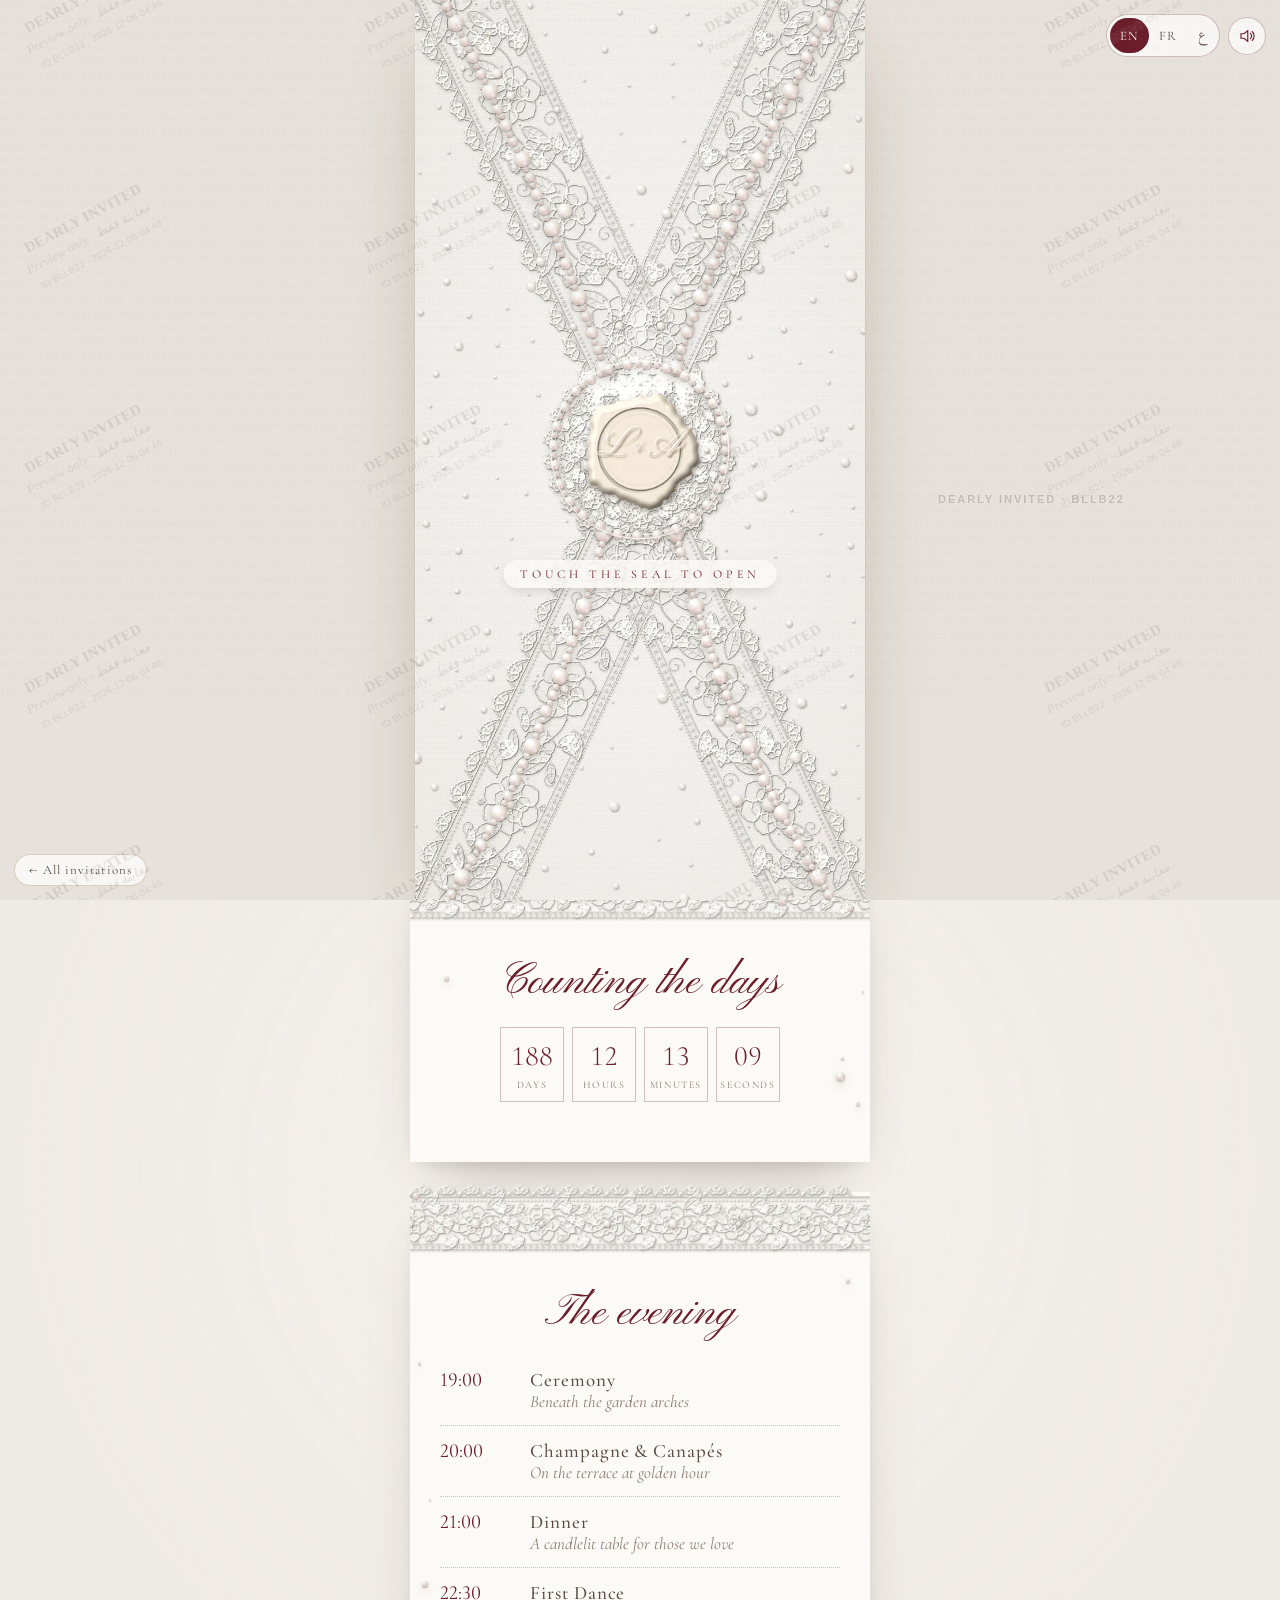
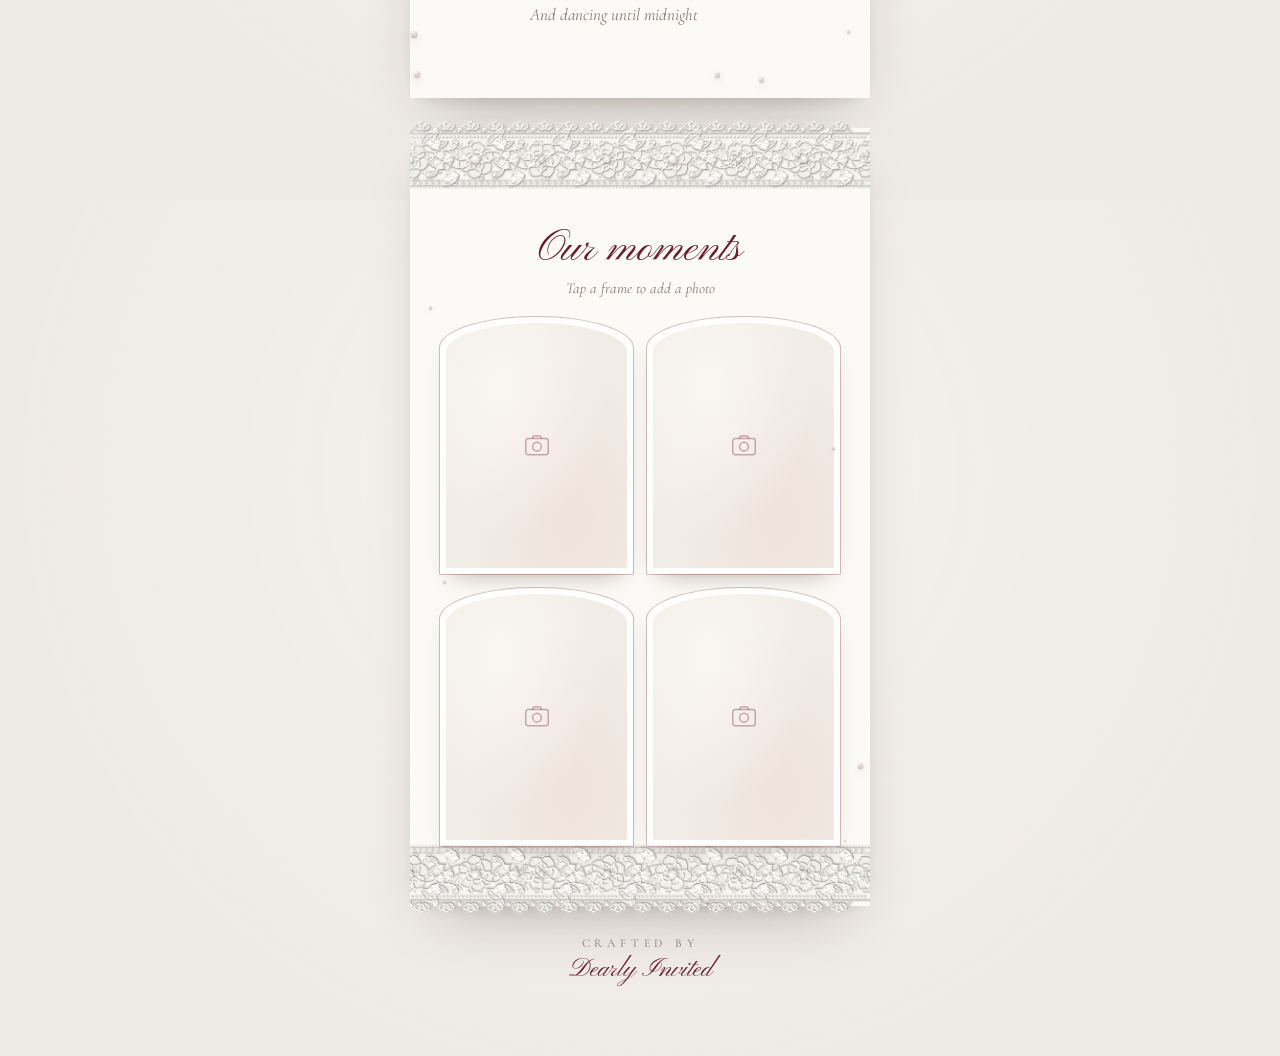
==== invitations/dentelle/index.html @ dc9eda23 "Add files via upload" ====
<!DOCTYPE html> <html lang="en"> <head> <meta charset="utf-8"> <meta name="viewport" content="width=device-width,initial-scale=1"> <title>Lace & Pearls — Wedding Invitation</title> <link rel="preconnect" href="https://fonts.googleapis.com"> <link rel="preconnect" href="https://fonts.gstatic.com" crossorigin> <link href="https://fonts.googleapis.com/css2?family=Pinyon+Script&family=Cormorant+Garamond:ital,wght@0,300;0,400;0,500;1,300;1,400&family=Aref+Ruqaa:wght@400;700&family=Amiri:ital,wght@0,400;0,700;1,400&display=swap" rel="stylesheet"> <link rel="preload" as="image" href="flap_top.webp"><link rel="preload" as="image" href="medal.webp"><link rel="preload" as="image" href="flap_bottom.webp"> <style>:root{--bg:#eeeae4;--paper:#fcfaf6;--ink:#5a4a42;--soft:#8a7a70;--wine:#6b1d2a;--line:rgba(107,29,42,.28);--script:'Pinyon Script',cursive;--serif:'Cormorant Garamond',serif}html[dir=rtl]{--script:'Aref Ruqaa',serif;--serif:'Amiri',serif}*{box-sizing:border-box;margin:0;padding:0}body{font-family:var(--serif);color:var(--ink);background:var(--bg);overflow-x:hidden;-webkit-font-smoothing:antialiased;background-image:radial-gradient(ellipse at 50% 30%,#f6f3ee 0,transparent 70%)}body.locked{overflow:hidden;height:100vh}.controls{position:fixed;top:14px;inset-inline-end:14px;z-index:60;display:flex;gap:8px;align-items:center}.lang{display:flex;background:rgba(255,255,255,.7);backdrop-filter:blur(6px);border:1px solid var(--line);border-radius:30px;padding:3px}.lang button{border:0;background:0 0;font-family:'Cormorant Garamond',serif;font-size:13px;letter-spacing:.12em;color:var(--ink);padding:5px 10px;border-radius:20px;cursor:pointer}.lang button[data-l=ar]{font-family:Amiri,serif;letter-spacing:0;font-size:14px}.lang button.on{background:var(--wine);color:#fff}.sound{width:38px;height:38px;border-radius:50%;border:1px solid var(--line);background:rgba(255,255,255,.7);backdrop-filter:blur(6px);cursor:pointer;display:grid;place-items:center;color:var(--wine)}.sound svg{width:18px;height:18px}#stage{position:fixed;inset:0;z-index:40;overflow:hidden;background:var(--bg);transition:opacity 1.4s ease,background-color 1.3s ease}#stage.open{background-color:transparent;transition:opacity 1.4s ease,background-color 1.3s ease 3.7s}#stage.gone{opacity:0;pointer-events:none}#env{position:absolute;left:50%;top:50%;width:max(100vw,50vh);height:max(200vw,100vh);transform:translate(-50%,-50%);perspective:2400px}@media (min-aspect-ratio:3/4){#env{width:50vh;height:100vh;box-shadow:0 0 0 1px rgba(0,0,0,.03),0 30px 80px -30px rgba(60,40,30,.35)}#stage{background:#e6e1da}}.base{position:absolute;inset:0;background:#f3f0eb;background-image:url("data:image/svg+xml;utf8,<svg xmlns='http://www.w3.org/2000/svg' width='240' height='240'><filter id='n'><feTurbulence type='fractalNoise' baseFrequency='.8' numOctaves='3' stitchTiles='stitch'/><feColorMatrix values='0 0 0 0 .4  0 0 0 0 .35  0 0 0 0 .3  0 0 0 .05 0'/></filter><rect width='100%' height='100%' filter='url(%23n)'/></svg>"),radial-gradient(ellipse at 50% 50%,#fbf9f6 0,#ece7e0 100%);transition:opacity 1.3s ease 3.7s}#stage.open .base{opacity:0}.flap{position:absolute;inset:0;background-size:100% 100%;background-repeat:no-repeat;backface-visibility:hidden;transition:transform 2.6s cubic-bezier(.45,.05,.25,1),opacity 1.1s ease;will-change:transform}.flap.top{background-image:url(flap_top.webp);transform-origin:50% 0;z-index:4}#stage.open .flap{opacity:0;transition:opacity 1.3s ease 3.7s}#stage.open #env{box-shadow:none;transition:box-shadow 1.3s ease 3.7s}#medal{position:absolute;left:26.92%;top:38.85%;width:46.15%;height:23.08%;z-index:5;background:url(medal.webp) center/100% 100% no-repeat;pointer-events:none;transition:transform 1.6s cubic-bezier(.55,0,.75,.4) 2.2s,opacity .5s ease 3.4s;will-change:transform}#stage.open #medal{transform:translateX(-140vw) rotate(-28deg);opacity:0}.flap.bottom{background-image:url(flap_bottom.webp);transform-origin:50% 100%;z-index:3}.flap.left{background-image:url(flap_left.webp);transform-origin:0 50%;z-index:2}.flap.right{background-image:url(flap_right.webp);transform-origin:100% 50%;z-index:1}#seal{position:absolute;left:50%;top:50%;width:min(31%,180px);aspect-ratio:1;transform:translate(-50%,-50%);z-index:10;border:0;background:url(seal.webp) center/contain no-repeat;cursor:pointer;transition:transform 1.8s cubic-bezier(.4,0,.2,1) 1.1s,opacity 1.2s ease 1.9s;display:grid;place-items:center;container-type:inline-size;-webkit-tap-highlight-color:transparent}#seal .mono{font-family:'Pinyon Script',cursive;font-size:30cqw;line-height:1;color:#e2d5c3;margin-top:-4cqw;text-shadow:-1px -1px 0 rgba(255,255,255,.95),1px 1.5px 1.5px rgba(90,65,45,.45),0 0 1px rgba(90,65,45,.2)}html[dir=rtl] #seal .mono{font-family:'Aref Ruqaa',serif;font-size:22cqw}#seal .mono span{font-size:.5em;margin:0 .06em;vertical-align:.25em}#seal:hover{transform:translate(-50%,-50%) scale(1.04)}#seal::after{content:"";position:absolute;inset:-14%;border-radius:50%;border:1px solid rgba(255,255,255,.9);animation:pulse 2.4s ease-out infinite}@keyframes pulse{0%{transform:scale(.8);opacity:.9}100%{transform:scale(1.25);opacity:0}}#stage.open #seal{transform:translate(calc(-50% - 140vw),-50%) rotate(-28deg);opacity:0;transition:transform 1.6s cubic-bezier(.55,0,.75,.4) 2.2s,opacity .5s ease 3.4s}#stage.open #seal::after{display:none}.hint{position:absolute;left:50%;top:calc(50% + min(19vw,110px));transform:translateX(-50%);z-index:10;white-space:nowrap;font-size:12px;letter-spacing:.34em;text-transform:uppercase;color:var(--wine);background:rgba(252,250,246,.85);padding:7px 16px;border-radius:20px;box-shadow:0 4px 14px -6px rgba(60,40,30,.3);animation:breathe 2.6s ease-in-out infinite;transition:opacity .5s}html[dir=rtl] .hint{letter-spacing:0;font-size:15px}#stage.open .hint{opacity:0;animation:none}@keyframes breathe{0%,100%{opacity:.6}50%{opacity:1}}#strand{position:absolute;inset:0;z-index:8;pointer-events:none}#rain{position:absolute;inset:0;z-index:9;pointer-events:none;overflow:hidden}.pearl.lite{will-change:auto;box-shadow:0 2px 3px rgba(80,50,40,.22);background:radial-gradient(circle at 34% 30%,#fff 0 10%,#fbf5ef 24%,#e9ddd1 58%,#c4b3a3 100%)}.pearl.lite::after,.pearl.lite::before{display:none}.pearl{position:absolute;border-radius:50%;will-change:transform;background:radial-gradient(ellipse 30% 22% at 31% 25%,#fff 0 40%,rgba(255,255,255,0) 100%),radial-gradient(circle at 70% 78%,rgba(255,255,255,.75) 0 6%,rgba(255,255,255,0) 15%),radial-gradient(circle at 60% 82%,rgba(255,222,232,.55) 0 12%,transparent 36%),radial-gradient(circle at 42% 38%,#fffefb 0,#f7f1e9 26%,#e6dccf 55%,#cbbcad 80%,#a39484 100%);box-shadow:0 1px 1.5px rgba(70,50,40,.35),0 4px 8px rgba(70,50,40,.16),inset -1px -2px 4px rgba(140,115,100,.3),inset 1px 1px 2px rgba(255,255,255,.9)}.pearl::after{content:"";position:absolute;inset:0;border-radius:50%;mix-blend-mode:soft-light;background:conic-gradient(from 200deg,rgba(255,200,220,0),rgba(255,200,220,.35),rgba(200,240,232,.3),rgba(230,215,255,.32),rgba(255,200,220,0))}.pearl.glint::before{content:"";position:absolute;left:18%;top:12%;width:34%;height:34%;z-index:2;background:radial-gradient(circle,#fff 0 18%,transparent 60%);animation:glint 4.5s ease-in-out infinite;animation-delay:var(--gd,0s)}@keyframes glint{0%,100%,82%{opacity:0;transform:scale(.6) rotate(0)}90%{opacity:1;transform:scale(1.7) rotate(45deg)}}.sprinkle{position:absolute;inset:0;pointer-events:none;z-index:2}#strand .thread{position:absolute;inset:0;width:100%;height:100%;transition:opacity .4s}#stage.open #strand .thread{opacity:0}main{position:relative;z-index:1;padding:64px 16px 70px;display:flex;flex-direction:column;align-items:center;gap:30px}.hero{position:relative;width:min(460px,94vw);aspect-ratio:900/1500;container-type:inline-size;background:var(--paper);border-radius:2px;box-shadow:0 40px 70px -30px rgba(60,40,30,.4),0 10px 24px -12px rgba(60,40,30,.25);opacity:0;transform:translateY(90px) scale(.82);transition:opacity 2.2s ease,transform 3s cubic-bezier(.2,.7,.2,1)}.revealed .hero{opacity:1;transform:none}.hero::before{content:"";position:absolute;inset:0;background-image:url("data:image/svg+xml;utf8,<svg xmlns='http://www.w3.org/2000/svg' width='200' height='200'><filter id='n'><feTurbulence type='fractalNoise' baseFrequency='.9' numOctaves='3' stitchTiles='stitch'/><feColorMatrix values='0 0 0 0 .4  0 0 0 0 .35  0 0 0 0 .3  0 0 0 .045 0'/></filter><rect width='100%' height='100%' filter='url(%23n)'/></svg>")}.hero .sheen,.panel .sheen{position:absolute;inset:0;overflow:hidden;pointer-events:none;z-index:4}.hero .sheen::before,.panel .sheen::before{content:"";position:absolute;top:-20%;bottom:-20%;width:55%;left:-70%;background:linear-gradient(105deg,transparent 0,rgba(255,255,255,0) 22%,rgba(255,255,255,.65) 44%,rgba(255,226,236,.42) 50%,rgba(222,244,238,.34) 56%,rgba(232,222,255,.22) 62%,transparent 80%);transform:skewX(-12deg);animation:sweep 7s ease-in-out infinite;animation-delay:var(--sd,1.5s)}@keyframes sweep{0%{left:-70%}100%,45%{left:130%}}.hero .lace{position:absolute;inset:0;background:url(frame.webp) center/100% 100% no-repeat;pointer-events:none}.hero .inner{position:absolute;left:28%;right:28%;top:25%;bottom:15%;z-index:3;display:flex;flex-direction:column;align-items:center;justify-content:center;text-align:center}.eyebrow{font-size:2.7cqw;letter-spacing:.24em;text-transform:uppercase;color:var(--soft);line-height:1.7}html[dir=rtl] .eyebrow{letter-spacing:0;font-size:4.2cqw}.names{font-family:var(--script);font-weight:400;color:var(--wine);font-size:11cqw;line-height:1.02;margin:3cqw 0 2cqw}html[dir=rtl] .names{font-size:9cqw;line-height:1.45}.names .amp{display:block;font-size:.5em;color:var(--soft);margin:-.1em 0}.lead{font-size:3.5cqw;font-style:italic;color:var(--ink);line-height:1.45}html[dir=rtl] .lead{font-style:normal;font-size:4cqw}.rule{width:28cqw;height:1px;background:linear-gradient(90deg,transparent,var(--line),transparent);margin:4cqw auto;position:relative}.rule::after{content:"";position:absolute;left:50%;top:50%;width:2.2cqw;height:2.2cqw;transform:translate(-50%,-50%);border-radius:50%;background:radial-gradient(circle at 38% 32%,#fff 0 18%,#efe8df 45%,#cdbfb1 85%);box-shadow:0 1px 2px rgba(60,40,30,.35)}.when{font-size:3.9cqw;letter-spacing:.1em;text-transform:uppercase;color:var(--wine);line-height:1.4}html[dir=rtl] .when{letter-spacing:0;font-size:5cqw}.when small{display:block;font-size:2.6cqw;letter-spacing:.18em;color:var(--soft);margin-top:1cqw}html[dir=rtl] .when small{letter-spacing:0;font-size:4cqw}.where{font-size:3.8cqw;line-height:1.45}.where em{color:var(--soft);font-size:.9em}.panel{position:relative;width:min(460px,94vw);background:var(--paper);padding:96px 30px 60px;text-align:center;box-shadow:0 30px 60px -30px rgba(60,40,30,.35),0 8px 20px -12px rgba(60,40,30,.2)}.panel .strip{position:absolute;left:0;right:0;aspect-ratio:1200/205;background:url(strip.webp) center/100% 100% no-repeat;pointer-events:none;z-index:1}.panel .strip.t{top:-16px}.panel .strip.b{bottom:-16px;transform:scaleY(-1)}h2{font-family:var(--script);font-weight:400;font-size:44px;color:var(--wine);line-height:1.2}html[dir=rtl] h2{font-size:34px;line-height:1.8}.count{display:flex;justify-content:center;gap:8px;margin-top:18px;flex-wrap:wrap}.count div{width:64px;padding:11px 0 8px;border:1px solid var(--line)}.count b{display:block;font-size:28px;font-weight:300;color:var(--wine);font-variant-numeric:lining-nums tabular-nums}.count span{font-size:10px;letter-spacing:.16em;text-transform:uppercase;color:var(--soft)}html[dir=rtl] .count span{letter-spacing:0;font-size:14px}.sched{list-style:none;margin-top:14px;text-align:start}.sched li{display:grid;grid-template-columns:78px 1fr;gap:12px;padding:13px 0;border-bottom:1px dotted var(--line);align-items:baseline}.sched li:last-child{border-bottom:0}.sched time{font-size:20px;color:var(--wine);font-variant-numeric:lining-nums}.sched strong{display:block;font-weight:500;font-size:19px;letter-spacing:.05em}.sched p{font-style:italic;color:var(--soft);font-size:17px}html[dir=rtl] .sched p{font-style:normal}form{margin-top:14px;display:grid;gap:14px;text-align:start}label{font-size:12px;letter-spacing:.26em;text-transform:uppercase;color:var(--soft)}html[dir=rtl] label{letter-spacing:0;font-size:15px}input,select{width:100%;margin-top:6px;font-family:var(--serif);font-size:19px;color:var(--ink);background:0 0;border:0;border-bottom:1px solid var(--line);padding:8px 2px;outline:0;border-radius:0;-webkit-appearance:none;appearance:none}input:focus,select:focus{border-bottom-color:var(--wine)}.choice{display:flex;gap:10px;margin-top:8px}.choice button{flex:1;font-family:var(--serif);font-size:17px;padding:11px 8px;border:1px solid var(--line);background:0 0;color:var(--ink);cursor:pointer;transition:.3s}.choice button.on{background:var(--wine);color:#fff;border-color:var(--wine)}.send{margin-top:8px;justify-self:center;font-family:var(--serif);font-size:14px;letter-spacing:.32em;text-transform:uppercase;padding:14px 40px;border:0;background:var(--wine);color:#fff;cursor:pointer}html[dir=rtl] .send{letter-spacing:0;font-size:18px}.thanks{display:none;margin-top:16px;font-size:21px;font-style:italic;color:var(--ink);line-height:1.5}.thanks.show{display:block;animation:fade 1s ease}@keyframes fade{from{opacity:0;transform:translateY(8px)}}h2+.galnote{margin-top:2px}.galnote{font-size:15px;font-style:italic;color:var(--soft)}html[dir=rtl] .galnote{font-style:normal}.gallery{display:grid;grid-template-columns:1fr 1fr;gap:14px;margin-top:20px}.gallery.three .ph:first-child{grid-column:1/3;aspect-ratio:4/3}.ph{position:relative;aspect-ratio:3/4;border:0;padding:6px;background:#fff;cursor:pointer;border-radius:999px 999px 6px 6px/320px 320px 6px 6px;box-shadow:0 0 0 1px var(--line),0 12px 24px -14px rgba(60,40,30,.45)}.gallery.three .ph:first-child{border-radius:6px}.ph .img{position:absolute;inset:6px;border-radius:inherit;overflow:hidden;background-size:cover;background-position:center;background-color:#f1ece6;background-image:radial-gradient(ellipse at 30% 25%,#faf6f1,transparent 60%),radial-gradient(ellipse at 70% 80%,#efe2dc,transparent 60%);display:grid;place-items:center}.ph .img svg{width:30px;height:30px;color:rgba(107,29,42,.35)}.ph.has .img svg{display:none}.ph .cp{position:absolute;width:12px;height:12px;z-index:2}.lightbox{position:fixed;inset:0;z-index:80;background:rgba(40,28,24,.82);display:none;place-items:center;padding:24px}.lightbox.on{display:grid;animation:fade .5s ease}.lightbox img{max-width:100%;max-height:86vh;border:6px solid #fff;box-shadow:0 30px 60px rgba(0,0,0,.4)}footer{font-size:12px;letter-spacing:.4em;text-transform:uppercase;color:var(--soft);text-align:center}footer b{font-family:'Pinyon Script',cursive;font-weight:400;font-size:26px;letter-spacing:0;text-transform:none;color:var(--wine);display:block;margin-top:4px}.reveal{opacity:0;transform:translateY(30px);transition:opacity 1.2s ease,transform 1.2s ease}.reveal.in{opacity:1;transform:none}#floaters{position:fixed;inset:0;pointer-events:none;z-index:0;overflow:hidden}.float{position:absolute;bottom:-20px;border-radius:50%;animation:rise linear infinite;opacity:0;background:radial-gradient(circle at 36% 30%,#fff 0 16%,#f3ede5 40%,#d6cabd 80%,#bfb1a3);box-shadow:0 2px 3px rgba(60,40,30,.25)}@keyframes rise{0%{transform:translateY(0);opacity:0}10%{opacity:.85}90%{opacity:.6}100%{transform:translateY(-110vh) translateX(var(--dx));opacity:0}}@media (prefers-reduced-motion:reduce){*{animation:none!important;transition-duration:.01s!important}}</style> <meta name="copyright" content="© Dearly Invited. All rights reserved."> <script src="../../assets/protect.js" defer="defer"></script> </head> <body class="locked"> <div class="controls"> <div class="lang" role="group" aria-label="Language"><button data-l="en" class="on">EN</button><button data-l="fr">FR</button><button data-l="ar">ع</button></div> <button class="sound" id="sound" aria-label="Music"> <svg id="icoOn" viewBox="0 0 24 24" fill="none" stroke="currentColor" stroke-width="1.5" stroke-linecap="round"><path d="M4 9h4l5-4v14l-5-4H4z"/><path d="M16.5 8.5a5 5 0 0 1 0 7M19 6a8.5 8.5 0 0 1 0 12"/></svg> <svg id="icoOff" viewBox="0 0 24 24" fill="none" stroke="currentColor" stroke-width="1.5" stroke-linecap="round" style="display:none"><path d="M4 9h4l5-4v14l-5-4H4z"/><path d="M17 9l5 6M22 9l-5 6"/></svg> </button> </div> <div id="floaters"></div> <div id="stage"> <div id="env"> <div class="base"></div> <div class="flap right"></div><div class="flap left"></div><div class="flap bottom"></div><div class="flap top"></div><div id="medal"></div> <div id="strand"></div><div id="rain"></div> <button id="seal" aria-label="Open invitation"><span class="mono" id="sealMono">L<span>&amp;</span>A</span></button> <div class="hint" data-i="tap">Touch the seal to open</div> </div> </div> <main> <section class="hero"> <div class="lace"></div> <div class="inner"> <p class="eyebrow" data-i="families">Together with their families</p> <h1 class="names"><span data-i="bride">Layla</span><span class="amp">&amp;</span><span data-i="groom">Adam</span></h1> <p class="lead" data-i="request">request the pleasure of your company at the celebration of their marriage</p> <div class="rule"></div> <p class="when"><span id="dateLine">Saturday, 12 June 2027</span><small data-i="time">at seven o'clock in the evening</small></p> <div class="rule"></div> <p class="where"><span data-i="venue">The Orangery Garden</span><br><em data-i="city">Cairo, Egypt</em></p> </div> </section> <section class="panel reveal"> <div class="strip t"></div> <h2 data-i="countTitle">Counting the days</h2> <div class="count"> <div><b id="cd-d">0</b><span data-i="days">Days</span></div> <div><b id="cd-h">0</b><span data-i="hours">Hours</span></div> <div><b id="cd-m">0</b><span data-i="mins">Minutes</span></div> <div><b id="cd-s">0</b><span data-i="secs">Seconds</span></div> </div> </section> <section class="panel reveal"> <div class="strip t"></div> <h2 data-i="progTitle">The evening</h2> <ul class="sched"> <li><time>19:00</time><div><strong data-i="p1">Ceremony</strong><p data-i="p1d">Beneath the garden arches</p></div></li> <li><time>20:00</time><div><strong data-i="p2">Champagne & Canapés</strong><p data-i="p2d">On the terrace at golden hour</p></div></li> <li><time>21:00</time><div><strong data-i="p3">Dinner</strong><p data-i="p3d">A candlelit table for those we love</p></div></li> <li><time>22:30</time><div><strong data-i="p4">First Dance</strong><p data-i="p4d">And dancing until midnight</p></div></li> </ul> </section> <section class="panel reveal" id="gallerySec"> <div class="strip t"></div><div class="strip b"></div> <h2 data-i="galTitle">Our moments</h2> <p class="galnote" data-i="galNote">Tap a frame to add a photo</p> <div class="gallery" id="gallery"></div> <input type="file" id="gfile" accept="image/*" hidden> </section> <footer class="reveal"><span data-i="made">Crafted by</span><b>Dearly Invited</b></footer> </main> <div class="lightbox" id="lightbox"><img id="lbImg" alt=""></div> <script>const T={en:{tap:"Touch the seal to open",families:"Together with their families",bride:"Layla",groom:"Adam",request:"request the pleasure of your company at the celebration of their marriage",time:"at seven o'clock in the evening",venue:"The Orangery Garden",city:"Cairo, Egypt",countTitle:"Counting the days",days:"Days",hours:"Hours",mins:"Minutes",secs:"Seconds",progTitle:"The evening",p1:"Ceremony",p1d:"Beneath the garden arches",p2:"Champagne & Canapés",p2d:"On the terrace at golden hour",p3:"Dinner",p3d:"A candlelit table for those we love",p4:"First Dance",p4d:"And dancing until midnight",galTitle:"Our moments",galNote:"Tap a frame to add a photo",made:"Crafted by",mono:["L","A"],locale:"en-GB"},fr:{tap:"Touchez le sceau pour ouvrir",families:"Avec leurs familles",bride:"Layla",groom:"Adam",request:"ont l'honneur de vous convier à la célébration de leur mariage",time:"à dix-neuf heures",venue:"Le Jardin de l'Orangerie",city:"Le Caire, Égypte",countTitle:"Le compte à rebours",days:"Jours",hours:"Heures",mins:"Minutes",secs:"Secondes",progTitle:"La soirée",p1:"Cérémonie",p1d:"Sous les arches du jardin",p2:"Champagne & Canapés",p2d:"Sur la terrasse, à l'heure dorée",p3:"Dîner",p3d:"Une table aux chandelles pour ceux que nous aimons",p4:"Première Danse",p4d:"Et l'on danse jusqu'à minuit",galTitle:"Nos moments",galNote:"Touchez un cadre pour ajouter une photo",made:"Créé par",mono:["L","A"],locale:"fr-FR"},ar:{tap:"المس الختم لفتح الدعوة",families:"بحضور عائلتيهما",bride:"ليلى",groom:"آدم",request:"يتشرفان بدعوتكم لمشاركتهما فرحة زفافهما",time:"في تمام الساعة السابعة مساءً",venue:"حديقة الأورانجيري",city:"القاهرة، مصر",countTitle:"الأيام المتبقية",days:"يوم",hours:"ساعة",mins:"دقيقة",secs:"ثانية",progTitle:"برنامج السهرة",p1:"مراسم الزفاف",p1d:"تحت أقواس الحديقة",p2:"استقبال الضيوف",p2d:"على التراس وقت الغروب",p3:"العشاء",p3d:"مائدة على ضوء الشموع لمن نحب",p4:"الرقصة الأولى",p4d:"والرقص حتى منتصف الليل",galTitle:"لحظاتنا",galNote:"المس الإطار لإضافة صورة",made:"تصميم",mono:["ل","آ"],locale:"ar-EG"}},WEDDING=new Date("2027-06-12T19:00:00+02:00");let lang="en";function setLang(e){lang=e;const t=T[e];document.documentElement.lang=e,document.documentElement.dir="ar"===e?"rtl":"ltr",document.querySelectorAll("[data-i]").forEach(e=>{null!=t[e.dataset.i]&&(e.textContent=t[e.dataset.i])}),document.querySelectorAll(".lang button").forEach(t=>t.classList.toggle("on",t.dataset.l===e)),document.getElementById("sealMono").innerHTML=`${t.mono[0]}<span>&amp;</span>${t.mono[1]}`,document.getElementById("dateLine").textContent=WEDDING.toLocaleDateString(t.locale,{weekday:"long",day:"numeric",month:"long",year:"numeric",timeZone:"Africa/Cairo",numberingSystem:"latn"})}document.querySelectorAll(".lang button").forEach(e=>e.onclick=()=>setLang(e.dataset.l)),function(){const e=document.getElementById("floaters");for(let t=0;t<16;t++){const t=document.createElement("span");t.className="float";const n=4+8*Math.random();t.style.cssText=`width:${n}px;height:${n}px;left:${100*Math.random()}%;--dx:${80*Math.random()-40}px;animation-duration:${16+18*Math.random()}s;animation-delay:${30*-Math.random()}s`,e.appendChild(t)}}();let ctx,master,delay,muted=!1,playing=!1,nextT=0,step=0;const chords=[[50,57,62,66],[45,52,57,61],[47,54,59,62],[42,49,54,57],[43,50,55,59],[38,45,50,54],[43,50,55,59],[45,52,57,61]],melody=[78,76,74,73,71,69,71,73],hz=e=>440*Math.pow(2,(e-69)/12);function note(e,t,n,a=2.4){const o=ctx.createOscillator(),r=ctx.createOscillator(),s=ctx.createGain(),c=ctx.createGain();o.frequency.value=hz(e),r.frequency.value=4.02*hz(e),c.gain.value=.12,r.connect(c).connect(s),o.connect(s),s.gain.setValueAtTime(0,t),s.gain.linearRampToValueAtTime(n,t+.006),s.gain.exponentialRampToValueAtTime(5e-4,t+a),s.connect(master),s.connect(delay),o.start(t),r.start(t),o.stop(t+a+.1),r.stop(t+a+.1)}function startMusic(){if(!ctx){ctx=new(window.AudioContext||window.webkitAudioContext),master=ctx.createGain(),master.gain.value=muted?0:.5,master.connect(ctx.destination),delay=ctx.createDelay(),delay.delayTime.value=.33;const e=ctx.createGain();e.gain.value=.32;const t=ctx.createGain();t.gain.value=.35;const n=ctx.createBiquadFilter();n.type="lowpass",n.frequency.value=2600,delay.connect(n).connect(e).connect(delay),n.connect(t).connect(master)}ctx.resume&&ctx.resume(),playing||(playing=!0,nextT=ctx.currentTime+.1,setInterval(()=>{for(;nextT<ctx.currentTime+1.2;){const e=Math.floor(step/8)%8,t=step%8,n=chords[e];note(n[[0,1,2,3,2,1,2,3][t]]+12,nextT,.085),0===t&&note(n[0],nextT,.07,3.4),step>=64&&(0===t||4===t)&&note(melody[e]-(4===t?2:0),nextT,.06,2.8),nextT+=.42,step++,step>=128&&(step=64)}},200))}function setMuted(e){muted=e,master&&master.gain.setTargetAtTime(e?0:.5,ctx.currentTime,.15),document.getElementById("icoOn").style.display=e?"none":"",document.getElementById("icoOff").style.display=e?"":"none"}document.getElementById("sound").onclick=()=>{if(playing)setMuted(!muted);else{setMuted(!1);try{startMusic()}catch(e){}}};let strand=[];function buildStrand(){const e=document.getElementById("strand");e.innerHTML="",strand=[];const t=document.getElementById("env").getBoundingClientRect(),n=document.getElementById("seal").getBoundingClientRect(),a=n.left+n.width/2-t.left,o=n.top+n.height/2-t.top,r=.62*n.width,s=t.width,c=t.height,l=Math.max(11,Math.min(16,.03*s)),i=.72*l;let d="";const m=(t,n,a)=>{const o=document.createElement("span");o.className="pearl"+(Math.random()<.12?" glint":""),o.style.setProperty("--gd",4*Math.random()+"s"),o.style.cssText+=`;width:${a}px;height:${a}px;left:${t-a/2}px;top:${n-a/2}px`,e.appendChild(o),strand.push({el:o,x:t,y:n})};[[.04*s,-20],[.96*s,-20],[.04*s,c+20],[.96*s,c+20]].forEach(([e,t],n)=>{const i=Math.atan2(t-o,e-a),u=a+Math.cos(i)*r,h=o+Math.sin(i)*r,p=(u+e)/2+(n%2?-1:1)*s*.07,g=(h+t)/2+.03*c;d+=`M${u},${h} Q${p},${g} ${e},${t} `;const f=[1.15,.42,.72,.42,.9,.42,.72,.42],y=n=>[(1-n)**2*u+2*(1-n)*n*p+n*n*e,(1-n)**2*h+2*(1-n)*n*g+n*n*t];let x=0,M=0,$=null,T=0;for(;x<1;){const e=l*f[M%f.length];if($){const t=(T+e)/2*1.02;let n=x;for(;n<1;){n+=.002;const e=y(n);if(Math.hypot(e[0]-$[0],e[1]-$[1])>=t)break}x=n}else x=.01;if(x>=1)break;const t=y(x);m(t[0],t[1],e),$=t,T=e,M++}});const u=Math.floor(2*Math.PI*r/(1*i));for(let e=0;e<u;e++){const t=e/u*2*Math.PI;m(a+Math.cos(t)*r,o+Math.sin(t)*r,i*(e%2?.6:1.05))}d+=`M${a+r},${o} A${r},${r} 0 1 1 ${a-r},${o} A${r},${r} 0 1 1 ${a+r},${o}`,e.insertAdjacentHTML("afterbegin",`<svg class="thread"><path d="${d}" fill="none" stroke="rgba(150,130,115,.45)" stroke-width=".8"/></svg>`)}function tickSound(e,t){if(!ctx||muted)return;const n=ctx.createOscillator(),a=ctx.createGain();n.type="sine",n.frequency.setValueAtTime(2400+1800*Math.random(),e),a.gain.setValueAtTime(0,e),a.gain.linearRampToValueAtTime(t,e+.002),a.gain.exponentialRampToValueAtTime(1e-4,e+.09),n.connect(a).connect(master),n.start(e),n.stop(e+.1)}function dropPearls(){const e=document.getElementById("env").getBoundingClientRect(),t=document.getElementById("seal").getBoundingClientRect(),n=t.left+t.width/2-e.left,a=t.top+t.height/2-e.top,o=Math.min(e.height,innerHeight-e.top)+40;strand.forEach(({el:e,x:t,y:r},s)=>{const c=1.1*Math.hypot(t-n,r-a)+120*Math.random(),l=.15*(t-n)+120*(Math.random()-.5),i=o-r,d=1500+700*Math.random();e.animate([{transform:"translate(0,0) rotate(0)"},{transform:`translate(${.25*l}px,${-14-26*Math.random()}px)`,offset:.16,easing:"cubic-bezier(.4,0,1,1)"},{transform:`translate(${.8*l}px,${i-60}px) rotate(${2*l}deg)`,offset:.78,easing:"cubic-bezier(0,0,.6,1)"},{transform:`translate(${.9*l}px,${i-95}px) rotate(${2.4*l}deg)`,offset:.88,easing:"cubic-bezier(.4,0,1,1)"},{transform:`translate(${l}px,${i+30}px) rotate(${3*l}deg)`}],{duration:d,delay:c,fill:"forwards"}),ctx&&s%3==0&&r<o-40&&tickSound(ctx.currentTime+(c+.78*d)/1e3,.03)})}function pearlShower(e){const t=document.getElementById("rain"),n=t.clientWidth,a=t.clientHeight,o=Math.min(a,innerHeight)+30;for(let a=0;a<e;a++){const e=Math.random(),r=e<.4?4+4*Math.random():e<.8?8+5*Math.random():13+7*Math.random(),s=Math.random()*n,c=-20-50*Math.random(),l=document.createElement("span");l.className="pearl lite",l.style.cssText=`width:${r}px;height:${r}px;left:${s-r/2}px;top:${c-r/2}px`,t.appendChild(l);const i=o-c,d=120*(Math.random()-.5),m=Math.min(120,.2*i),u=.35*m,h=a<40?250*Math.random():1700*Math.random(),p=1500+800*Math.random();l.animate([{transform:"translate(0,0)",easing:"cubic-bezier(.5,0,1,1)"},{transform:`translate(${.55*d}px,${i}px)`,offset:.6,easing:"cubic-bezier(0,0,.5,1)"},{transform:`translate(${.75*d}px,${i-m}px)`,offset:.74,easing:"cubic-bezier(.5,0,1,1)"},{transform:`translate(${.88*d}px,${i}px)`,offset:.86,easing:"cubic-bezier(0,0,.5,1)"},{transform:`translate(${.95*d}px,${i-u}px)`,offset:.93,easing:"cubic-bezier(.5,0,1,1)"},{transform:`translate(${d}px,${i}px)`}],{duration:p,delay:h,fill:"forwards"}),ctx&&a%6==0&&tickSound(ctx.currentTime+(h+.6*p)/1e3,.02)}}addEventListener("load",buildStrand),addEventListener("resize",()=>{opened||buildStrand()}),document.fonts&&document.fonts.ready.then(()=>{opened||buildStrand()});let opened=!1;function tick(){let e=Math.max(0,WEDDING-new Date);const t=Math.floor(e/864e5);e-=864e5*t;const n=Math.floor(e/36e5);e-=36e5*n;const a=Math.floor(e/6e4),o=Math.floor((e-6e4*a)/1e3);document.getElementById("cd-d").textContent=t,document.getElementById("cd-h").textContent=String(n).padStart(2,"0"),document.getElementById("cd-m").textContent=String(a).padStart(2,"0"),document.getElementById("cd-s").textContent=String(o).padStart(2,"0")}document.getElementById("seal").onclick=()=>{if(opened)return;opened=!0;try{startMusic()}catch(e){}const e=document.getElementById("stage");dropPearls(),pearlShower(innerWidth<600?220:320),e.classList.add("open"),setTimeout(()=>{document.body.classList.add("revealed"),document.body.classList.remove("locked")},4300),setTimeout(()=>e.classList.add("gone"),5e3),setTimeout(()=>e.style.display="none",6500)},tick(),setInterval(tick,1e3);const io=new IntersectionObserver(e=>e.forEach(e=>{e.isIntersecting&&(e.target.classList.add("in"),io.unobserve(e.target))}),{threshold:.15});document.querySelectorAll(".reveal").forEach(e=>io.observe(e));const SHOW_GALLERY=!0,GALLERY=["","","",""];function makePearl(e){const t=document.createElement("span");return t.className="pearl"+(Math.random()<.25?" glint":""),t.style.setProperty("--gd",4.5*Math.random()+"s"),t.style.width=t.style.height=e+"px",t}function sizeMix(e){const t=Math.random();return(t<.45?2.5+2*Math.random():t<.82?5+3*Math.random():8.5+4.5*Math.random())*e}function sprinkle(e,t,n,a=1){const o=document.createElement("div");o.className="sprinkle",e.appendChild(o);const r=[];let s=0;for(;r.length<t&&s<4e3;){s++;const e=100*Math.random(),t=100*Math.random();if(n&&e>n[0]&&e<n[2]&&t>n[1]&&t<n[3])continue;if(r.some(([n,a])=>Math.hypot(n-e,1.4*(a-t))<6))continue;r.push([e,t]);const c=sizeMix(a),l=makePearl(c);l.style.left=`calc(${e}% - ${c/2}px)`,l.style.top=`calc(${t}% - ${c/2}px)`,o.appendChild(l)}}!function(){const e=document.getElementById("gallerySec");if(!GALLERY.length)return void e.remove();const t=document.getElementById("gallery");3===GALLERY.length&&t.classList.add("three");GALLERY.some(Boolean)&&document.querySelector(".galnote").remove();let n=null;const a=document.getElementById("gfile");GALLERY.slice(0,4).forEach(e=>{const o=document.createElement("button");o.className="ph",o.type="button",o.innerHTML='<div class="img"><svg viewBox="0 0 24 24" fill="none" stroke="currentColor" stroke-width="1.2"><rect x="3" y="6" width="18" height="13" rx="2"/><circle cx="12" cy="12.5" r="3.5"/><path d="M8 6l1.5-2h5L16 6"/></svg></div>',e&&(o.classList.add("has"),o.querySelector(".img").style.backgroundImage=`url("${e}")`,o.dataset.src=e),o.onclick=()=>{o.dataset.src?(lbImg.src=o.dataset.src,lightbox.classList.add("on")):(n=o,a.click())},t.appendChild(o)}),a.onchange=()=>{const e=a.files[0];if(!e||!n)return;const t=URL.createObjectURL(e);n.dataset.src=t,n.classList.add("has"),n.querySelector(".img").style.backgroundImage=`url("${t}")`,a.value=""},lightbox.onclick=()=>lightbox.classList.remove("on")}(),sprinkle(document.querySelector(".hero"),46,[27,23,73,86]),document.querySelectorAll(".panel").forEach(e=>sprinkle(e,12,[8,14,92,94],.8)),setLang("en")</script> <script>!function(){var e=(location.hash||"").slice(1);if("fr"===e||"ar"===e||"en"===e)try{setLang(e)}catch(e){}var t={en:"← All invitations",fr:"← Toutes les invitations",ar:"كل الدعوات ←"},n=document.createElement("a");function o(){var e=document.documentElement.lang||"en";n.textContent=t[e]||t.en}n.id="diBack",n.href="../../index.html#collections",n.target="_top",n.style.cssText="position:fixed;left:14px;bottom:14px;z-index:90;font:13px Cormorant Garamond,Georgia,serif;letter-spacing:.08em;padding:7px 14px;border-radius:20px;text-decoration:none;color:#5a4a42;background:rgba(255,255,255,.72);backdrop-filter:blur(6px);border:1px solid rgba(160,130,90,.35)",window.self!==window.top&&(n.style.display="none"),document.body.appendChild(n),o(),new MutationObserver(o).observe(document.documentElement,{attributes:!0,attributeFilter:["lang"]})}()</script> <style id="seq-kit">.seq-i{opacity:0;translate:0 18px}.seq-go .seq-i{opacity:1;translate:none;transition:opacity 1.3s ease,translate 1.4s cubic-bezier(.2,.7,.2,1);transition-delay:calc(var(--seq-base,.6s) + var(--i) * .45s)}@media (prefers-reduced-motion:reduce){.seq-i{opacity:1!important;translate:none!important}}</style> <script>!function(){var e=document.querySelector(".hero .inner");if(e){var s=0;[].forEach.call(e.children,function(e){e.matches(".corner,.sp,.sheen,.lanterns,.lace-edge,.frame,.lace,.rose,script,style")||(e.classList.add("seq-i"),e.style.setProperty("--i",s++))}),e.style.setProperty("--seq-base","1.4s"),window.seqGo=function(){e.classList.add("seq-go")},new MutationObserver(function(){document.body.classList.contains("revealed")&&window.seqGo()}).observe(document.body,{attributes:!0,attributeFilter:["class"]})}}()</script> <script>document.querySelectorAll(".hero,.panel").forEach((e,t)=>{const l=document.createElement("div");l.className="sheen",l.style.setProperty("--sd",1.5+1.3*t+"s"),e.appendChild(l)})</script> </body> </html>
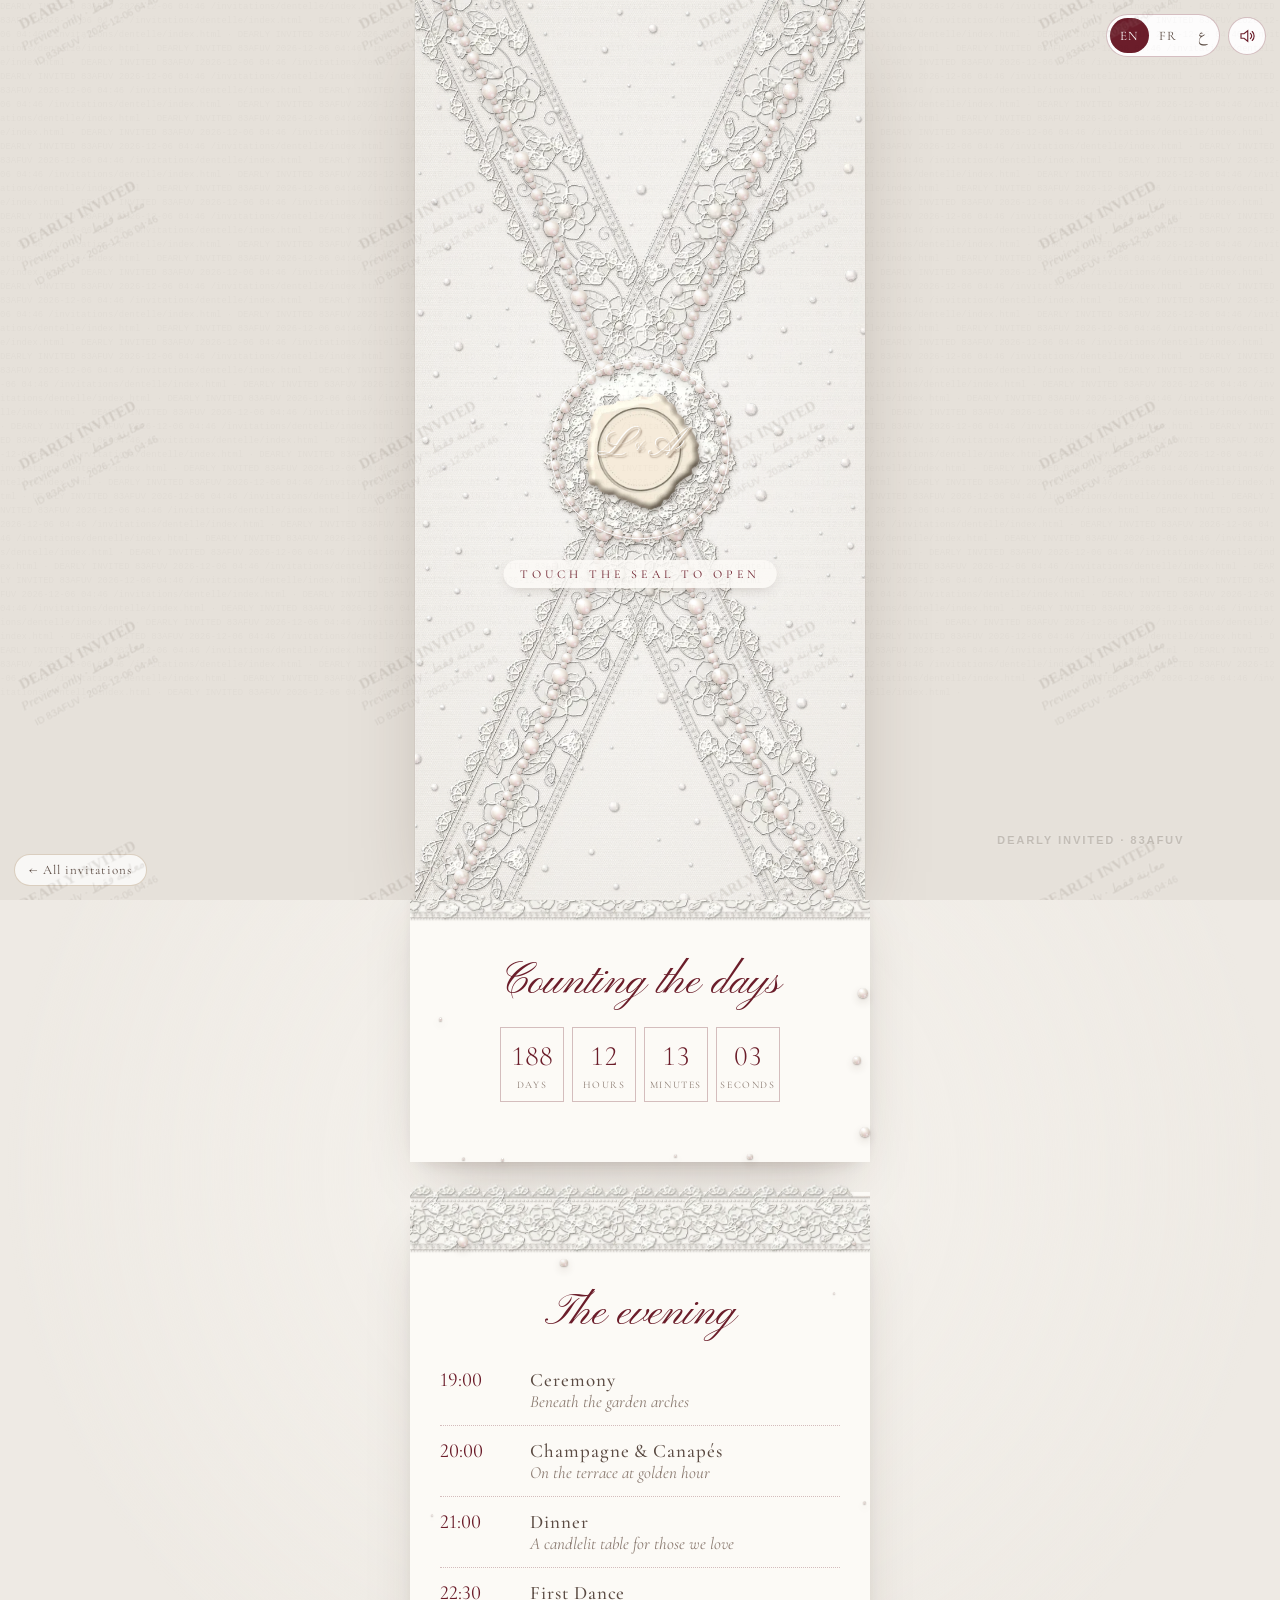
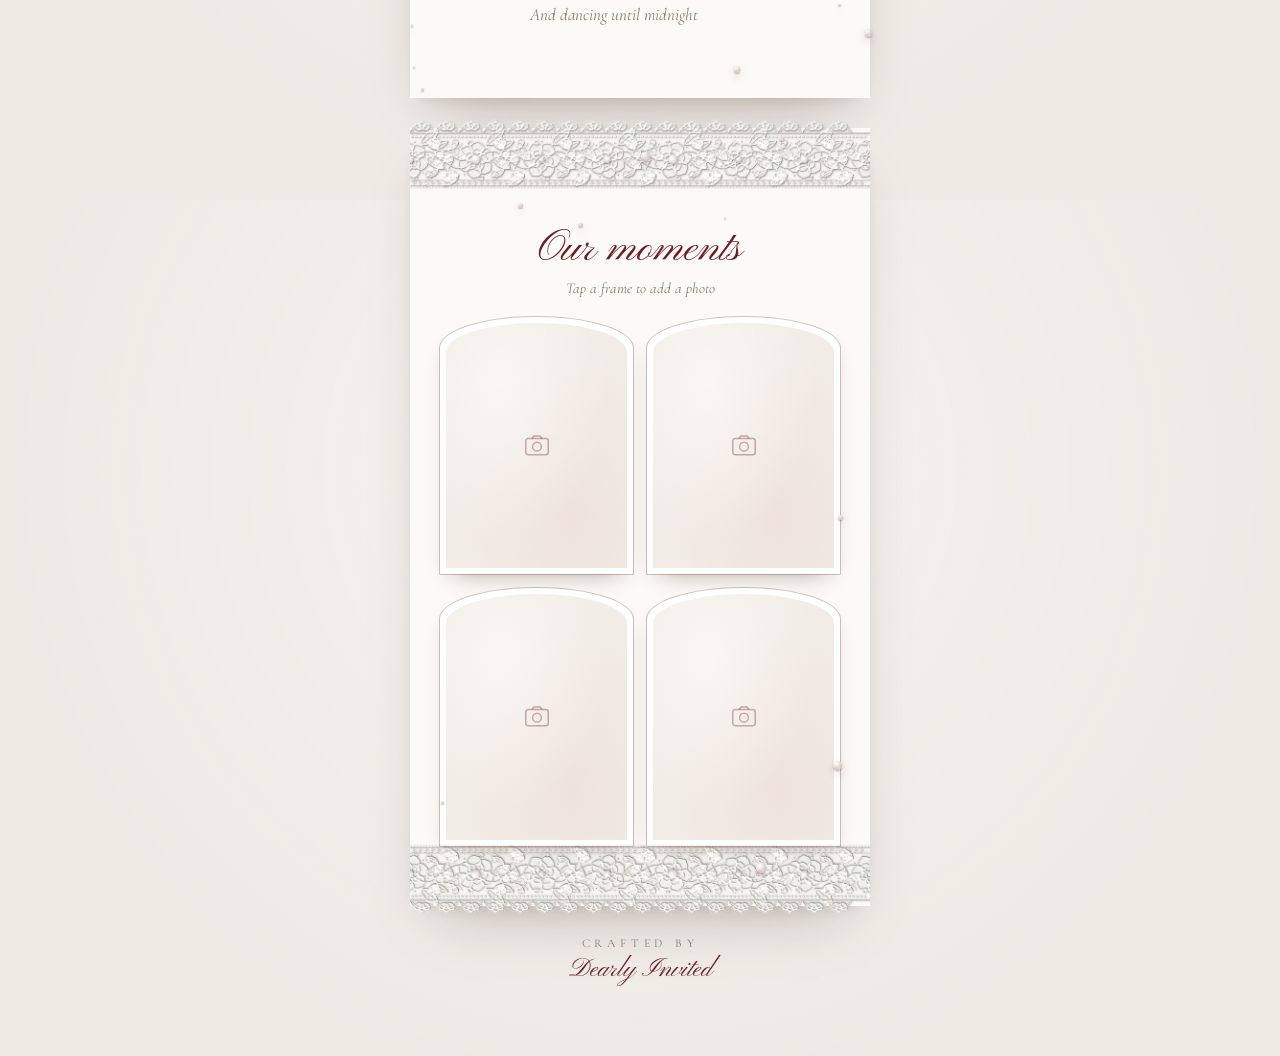
==== commit af2f4bb2: "Update index.html" ====
--- a/invitations/dentelle/index.html
+++ b/invitations/dentelle/index.html
@@ -1 +1 @@
-<!DOCTYPE html> <html lang="en"> <head> <meta charset="utf-8"> <meta name="viewport" content="width=device-width,initial-scale=1"> <title>Lace & Pearls — Wedding Invitation</title> <link rel="preconnect" href="https://fonts.googleapis.com"> <link rel="preconnect" href="https://fonts.gstatic.com" crossorigin> <link href="https://fonts.googleapis.com/css2?family=Pinyon+Script&family=Cormorant+Garamond:ital,wght@0,300;0,400;0,500;1,300;1,400&family=Aref+Ruqaa:wght@400;700&family=Amiri:ital,wght@0,400;0,700;1,400&display=swap" rel="stylesheet"> <link rel="preload" as="image" href="flap_top.webp"><link rel="preload" as="image" href="medal.webp"><link rel="preload" as="image" href="flap_bottom.webp"> <style>:root{--bg:#eeeae4;--paper:#fcfaf6;--ink:#5a4a42;--soft:#8a7a70;--wine:#6b1d2a;--line:rgba(107,29,42,.28);--script:'Pinyon Script',cursive;--serif:'Cormorant Garamond',serif}html[dir=rtl]{--script:'Aref Ruqaa',serif;--serif:'Amiri',serif}*{box-sizing:border-box;margin:0;padding:0}body{font-family:var(--serif);color:var(--ink);background:var(--bg);overflow-x:hidden;-webkit-font-smoothing:antialiased;background-image:radial-gradient(ellipse at 50% 30%,#f6f3ee 0,transparent 70%)}body.locked{overflow:hidden;height:100vh}.controls{position:fixed;top:14px;inset-inline-end:14px;z-index:60;display:flex;gap:8px;align-items:center}.lang{display:flex;background:rgba(255,255,255,.7);backdrop-filter:blur(6px);border:1px solid var(--line);border-radius:30px;padding:3px}.lang button{border:0;background:0 0;font-family:'Cormorant Garamond',serif;font-size:13px;letter-spacing:.12em;color:var(--ink);padding:5px 10px;border-radius:20px;cursor:pointer}.lang button[data-l=ar]{font-family:Amiri,serif;letter-spacing:0;font-size:14px}.lang button.on{background:var(--wine);color:#fff}.sound{width:38px;height:38px;border-radius:50%;border:1px solid var(--line);background:rgba(255,255,255,.7);backdrop-filter:blur(6px);cursor:pointer;display:grid;place-items:center;color:var(--wine)}.sound svg{width:18px;height:18px}#stage{position:fixed;inset:0;z-index:40;overflow:hidden;background:var(--bg);transition:opacity 1.4s ease,background-color 1.3s ease}#stage.open{background-color:transparent;transition:opacity 1.4s ease,background-color 1.3s ease 3.7s}#stage.gone{opacity:0;pointer-events:none}#env{position:absolute;left:50%;top:50%;width:max(100vw,50vh);height:max(200vw,100vh);transform:translate(-50%,-50%);perspective:2400px}@media (min-aspect-ratio:3/4){#env{width:50vh;height:100vh;box-shadow:0 0 0 1px rgba(0,0,0,.03),0 30px 80px -30px rgba(60,40,30,.35)}#stage{background:#e6e1da}}.base{position:absolute;inset:0;background:#f3f0eb;background-image:url("data:image/svg+xml;utf8,<svg xmlns='http://www.w3.org/2000/svg' width='240' height='240'><filter id='n'><feTurbulence type='fractalNoise' baseFrequency='.8' numOctaves='3' stitchTiles='stitch'/><feColorMatrix values='0 0 0 0 .4  0 0 0 0 .35  0 0 0 0 .3  0 0 0 .05 0'/></filter><rect width='100%' height='100%' filter='url(%23n)'/></svg>"),radial-gradient(ellipse at 50% 50%,#fbf9f6 0,#ece7e0 100%);transition:opacity 1.3s ease 3.7s}#stage.open .base{opacity:0}.flap{position:absolute;inset:0;background-size:100% 100%;background-repeat:no-repeat;backface-visibility:hidden;transition:transform 2.6s cubic-bezier(.45,.05,.25,1),opacity 1.1s ease;will-change:transform}.flap.top{background-image:url(flap_top.webp);transform-origin:50% 0;z-index:4}#stage.open .flap{opacity:0;transition:opacity 1.3s ease 3.7s}#stage.open #env{box-shadow:none;transition:box-shadow 1.3s ease 3.7s}#medal{position:absolute;left:26.92%;top:38.85%;width:46.15%;height:23.08%;z-index:5;background:url(medal.webp) center/100% 100% no-repeat;pointer-events:none;transition:transform 1.6s cubic-bezier(.55,0,.75,.4) 2.2s,opacity .5s ease 3.4s;will-change:transform}#stage.open #medal{transform:translateX(-140vw) rotate(-28deg);opacity:0}.flap.bottom{background-image:url(flap_bottom.webp);transform-origin:50% 100%;z-index:3}.flap.left{background-image:url(flap_left.webp);transform-origin:0 50%;z-index:2}.flap.right{background-image:url(flap_right.webp);transform-origin:100% 50%;z-index:1}#seal{position:absolute;left:50%;top:50%;width:min(31%,180px);aspect-ratio:1;transform:translate(-50%,-50%);z-index:10;border:0;background:url(seal.webp) center/contain no-repeat;cursor:pointer;transition:transform 1.8s cubic-bezier(.4,0,.2,1) 1.1s,opacity 1.2s ease 1.9s;display:grid;place-items:center;container-type:inline-size;-webkit-tap-highlight-color:transparent}#seal .mono{font-family:'Pinyon Script',cursive;font-size:30cqw;line-height:1;color:#e2d5c3;margin-top:-4cqw;text-shadow:-1px -1px 0 rgba(255,255,255,.95),1px 1.5px 1.5px rgba(90,65,45,.45),0 0 1px rgba(90,65,45,.2)}html[dir=rtl] #seal .mono{font-family:'Aref Ruqaa',serif;font-size:22cqw}#seal .mono span{font-size:.5em;margin:0 .06em;vertical-align:.25em}#seal:hover{transform:translate(-50%,-50%) scale(1.04)}#seal::after{content:"";position:absolute;inset:-14%;border-radius:50%;border:1px solid rgba(255,255,255,.9);animation:pulse 2.4s ease-out infinite}@keyframes pulse{0%{transform:scale(.8);opacity:.9}100%{transform:scale(1.25);opacity:0}}#stage.open #seal{transform:translate(calc(-50% - 140vw),-50%) rotate(-28deg);opacity:0;transition:transform 1.6s cubic-bezier(.55,0,.75,.4) 2.2s,opacity .5s ease 3.4s}#stage.open #seal::after{display:none}.hint{position:absolute;left:50%;top:calc(50% + min(19vw,110px));transform:translateX(-50%);z-index:10;white-space:nowrap;font-size:12px;letter-spacing:.34em;text-transform:uppercase;color:var(--wine);background:rgba(252,250,246,.85);padding:7px 16px;border-radius:20px;box-shadow:0 4px 14px -6px rgba(60,40,30,.3);animation:breathe 2.6s ease-in-out infinite;transition:opacity .5s}html[dir=rtl] .hint{letter-spacing:0;font-size:15px}#stage.open .hint{opacity:0;animation:none}@keyframes breathe{0%,100%{opacity:.6}50%{opacity:1}}#strand{position:absolute;inset:0;z-index:8;pointer-events:none}#rain{position:absolute;inset:0;z-index:9;pointer-events:none;overflow:hidden}.pearl.lite{will-change:auto;box-shadow:0 2px 3px rgba(80,50,40,.22);background:radial-gradient(circle at 34% 30%,#fff 0 10%,#fbf5ef 24%,#e9ddd1 58%,#c4b3a3 100%)}.pearl.lite::after,.pearl.lite::before{display:none}.pearl{position:absolute;border-radius:50%;will-change:transform;background:radial-gradient(ellipse 30% 22% at 31% 25%,#fff 0 40%,rgba(255,255,255,0) 100%),radial-gradient(circle at 70% 78%,rgba(255,255,255,.75) 0 6%,rgba(255,255,255,0) 15%),radial-gradient(circle at 60% 82%,rgba(255,222,232,.55) 0 12%,transparent 36%),radial-gradient(circle at 42% 38%,#fffefb 0,#f7f1e9 26%,#e6dccf 55%,#cbbcad 80%,#a39484 100%);box-shadow:0 1px 1.5px rgba(70,50,40,.35),0 4px 8px rgba(70,50,40,.16),inset -1px -2px 4px rgba(140,115,100,.3),inset 1px 1px 2px rgba(255,255,255,.9)}.pearl::after{content:"";position:absolute;inset:0;border-radius:50%;mix-blend-mode:soft-light;background:conic-gradient(from 200deg,rgba(255,200,220,0),rgba(255,200,220,.35),rgba(200,240,232,.3),rgba(230,215,255,.32),rgba(255,200,220,0))}.pearl.glint::before{content:"";position:absolute;left:18%;top:12%;width:34%;height:34%;z-index:2;background:radial-gradient(circle,#fff 0 18%,transparent 60%);animation:glint 4.5s ease-in-out infinite;animation-delay:var(--gd,0s)}@keyframes glint{0%,100%,82%{opacity:0;transform:scale(.6) rotate(0)}90%{opacity:1;transform:scale(1.7) rotate(45deg)}}.sprinkle{position:absolute;inset:0;pointer-events:none;z-index:2}#strand .thread{position:absolute;inset:0;width:100%;height:100%;transition:opacity .4s}#stage.open #strand .thread{opacity:0}main{position:relative;z-index:1;padding:64px 16px 70px;display:flex;flex-direction:column;align-items:center;gap:30px}.hero{position:relative;width:min(460px,94vw);aspect-ratio:900/1500;container-type:inline-size;background:var(--paper);border-radius:2px;box-shadow:0 40px 70px -30px rgba(60,40,30,.4),0 10px 24px -12px rgba(60,40,30,.25);opacity:0;transform:translateY(90px) scale(.82);transition:opacity 2.2s ease,transform 3s cubic-bezier(.2,.7,.2,1)}.revealed .hero{opacity:1;transform:none}.hero::before{content:"";position:absolute;inset:0;background-image:url("data:image/svg+xml;utf8,<svg xmlns='http://www.w3.org/2000/svg' width='200' height='200'><filter id='n'><feTurbulence type='fractalNoise' baseFrequency='.9' numOctaves='3' stitchTiles='stitch'/><feColorMatrix values='0 0 0 0 .4  0 0 0 0 .35  0 0 0 0 .3  0 0 0 .045 0'/></filter><rect width='100%' height='100%' filter='url(%23n)'/></svg>")}.hero .sheen,.panel .sheen{position:absolute;inset:0;overflow:hidden;pointer-events:none;z-index:4}.hero .sheen::before,.panel .sheen::before{content:"";position:absolute;top:-20%;bottom:-20%;width:55%;left:-70%;background:linear-gradient(105deg,transparent 0,rgba(255,255,255,0) 22%,rgba(255,255,255,.65) 44%,rgba(255,226,236,.42) 50%,rgba(222,244,238,.34) 56%,rgba(232,222,255,.22) 62%,transparent 80%);transform:skewX(-12deg);animation:sweep 7s ease-in-out infinite;animation-delay:var(--sd,1.5s)}@keyframes sweep{0%{left:-70%}100%,45%{left:130%}}.hero .lace{position:absolute;inset:0;background:url(frame.webp) center/100% 100% no-repeat;pointer-events:none}.hero .inner{position:absolute;left:28%;right:28%;top:25%;bottom:15%;z-index:3;display:flex;flex-direction:column;align-items:center;justify-content:center;text-align:center}.eyebrow{font-size:2.7cqw;letter-spacing:.24em;text-transform:uppercase;color:var(--soft);line-height:1.7}html[dir=rtl] .eyebrow{letter-spacing:0;font-size:4.2cqw}.names{font-family:var(--script);font-weight:400;color:var(--wine);font-size:11cqw;line-height:1.02;margin:3cqw 0 2cqw}html[dir=rtl] .names{font-size:9cqw;line-height:1.45}.names .amp{display:block;font-size:.5em;color:var(--soft);margin:-.1em 0}.lead{font-size:3.5cqw;font-style:italic;color:var(--ink);line-height:1.45}html[dir=rtl] .lead{font-style:normal;font-size:4cqw}.rule{width:28cqw;height:1px;background:linear-gradient(90deg,transparent,var(--line),transparent);margin:4cqw auto;position:relative}.rule::after{content:"";position:absolute;left:50%;top:50%;width:2.2cqw;height:2.2cqw;transform:translate(-50%,-50%);border-radius:50%;background:radial-gradient(circle at 38% 32%,#fff 0 18%,#efe8df 45%,#cdbfb1 85%);box-shadow:0 1px 2px rgba(60,40,30,.35)}.when{font-size:3.9cqw;letter-spacing:.1em;text-transform:uppercase;color:var(--wine);line-height:1.4}html[dir=rtl] .when{letter-spacing:0;font-size:5cqw}.when small{display:block;font-size:2.6cqw;letter-spacing:.18em;color:var(--soft);margin-top:1cqw}html[dir=rtl] .when small{letter-spacing:0;font-size:4cqw}.where{font-size:3.8cqw;line-height:1.45}.where em{color:var(--soft);font-size:.9em}.panel{position:relative;width:min(460px,94vw);background:var(--paper);padding:96px 30px 60px;text-align:center;box-shadow:0 30px 60px -30px rgba(60,40,30,.35),0 8px 20px -12px rgba(60,40,30,.2)}.panel .strip{position:absolute;left:0;right:0;aspect-ratio:1200/205;background:url(strip.webp) center/100% 100% no-repeat;pointer-events:none;z-index:1}.panel .strip.t{top:-16px}.panel .strip.b{bottom:-16px;transform:scaleY(-1)}h2{font-family:var(--script);font-weight:400;font-size:44px;color:var(--wine);line-height:1.2}html[dir=rtl] h2{font-size:34px;line-height:1.8}.count{display:flex;justify-content:center;gap:8px;margin-top:18px;flex-wrap:wrap}.count div{width:64px;padding:11px 0 8px;border:1px solid var(--line)}.count b{display:block;font-size:28px;font-weight:300;color:var(--wine);font-variant-numeric:lining-nums tabular-nums}.count span{font-size:10px;letter-spacing:.16em;text-transform:uppercase;color:var(--soft)}html[dir=rtl] .count span{letter-spacing:0;font-size:14px}.sched{list-style:none;margin-top:14px;text-align:start}.sched li{display:grid;grid-template-columns:78px 1fr;gap:12px;padding:13px 0;border-bottom:1px dotted var(--line);align-items:baseline}.sched li:last-child{border-bottom:0}.sched time{font-size:20px;color:var(--wine);font-variant-numeric:lining-nums}.sched strong{display:block;font-weight:500;font-size:19px;letter-spacing:.05em}.sched p{font-style:italic;color:var(--soft);font-size:17px}html[dir=rtl] .sched p{font-style:normal}form{margin-top:14px;display:grid;gap:14px;text-align:start}label{font-size:12px;letter-spacing:.26em;text-transform:uppercase;color:var(--soft)}html[dir=rtl] label{letter-spacing:0;font-size:15px}input,select{width:100%;margin-top:6px;font-family:var(--serif);font-size:19px;color:var(--ink);background:0 0;border:0;border-bottom:1px solid var(--line);padding:8px 2px;outline:0;border-radius:0;-webkit-appearance:none;appearance:none}input:focus,select:focus{border-bottom-color:var(--wine)}.choice{display:flex;gap:10px;margin-top:8px}.choice button{flex:1;font-family:var(--serif);font-size:17px;padding:11px 8px;border:1px solid var(--line);background:0 0;color:var(--ink);cursor:pointer;transition:.3s}.choice button.on{background:var(--wine);color:#fff;border-color:var(--wine)}.send{margin-top:8px;justify-self:center;font-family:var(--serif);font-size:14px;letter-spacing:.32em;text-transform:uppercase;padding:14px 40px;border:0;background:var(--wine);color:#fff;cursor:pointer}html[dir=rtl] .send{letter-spacing:0;font-size:18px}.thanks{display:none;margin-top:16px;font-size:21px;font-style:italic;color:var(--ink);line-height:1.5}.thanks.show{display:block;animation:fade 1s ease}@keyframes fade{from{opacity:0;transform:translateY(8px)}}h2+.galnote{margin-top:2px}.galnote{font-size:15px;font-style:italic;color:var(--soft)}html[dir=rtl] .galnote{font-style:normal}.gallery{display:grid;grid-template-columns:1fr 1fr;gap:14px;margin-top:20px}.gallery.three .ph:first-child{grid-column:1/3;aspect-ratio:4/3}.ph{position:relative;aspect-ratio:3/4;border:0;padding:6px;background:#fff;cursor:pointer;border-radius:999px 999px 6px 6px/320px 320px 6px 6px;box-shadow:0 0 0 1px var(--line),0 12px 24px -14px rgba(60,40,30,.45)}.gallery.three .ph:first-child{border-radius:6px}.ph .img{position:absolute;inset:6px;border-radius:inherit;overflow:hidden;background-size:cover;background-position:center;background-color:#f1ece6;background-image:radial-gradient(ellipse at 30% 25%,#faf6f1,transparent 60%),radial-gradient(ellipse at 70% 80%,#efe2dc,transparent 60%);display:grid;place-items:center}.ph .img svg{width:30px;height:30px;color:rgba(107,29,42,.35)}.ph.has .img svg{display:none}.ph .cp{position:absolute;width:12px;height:12px;z-index:2}.lightbox{position:fixed;inset:0;z-index:80;background:rgba(40,28,24,.82);display:none;place-items:center;padding:24px}.lightbox.on{display:grid;animation:fade .5s ease}.lightbox img{max-width:100%;max-height:86vh;border:6px solid #fff;box-shadow:0 30px 60px rgba(0,0,0,.4)}footer{font-size:12px;letter-spacing:.4em;text-transform:uppercase;color:var(--soft);text-align:center}footer b{font-family:'Pinyon Script',cursive;font-weight:400;font-size:26px;letter-spacing:0;text-transform:none;color:var(--wine);display:block;margin-top:4px}.reveal{opacity:0;transform:translateY(30px);transition:opacity 1.2s ease,transform 1.2s ease}.reveal.in{opacity:1;transform:none}#floaters{position:fixed;inset:0;pointer-events:none;z-index:0;overflow:hidden}.float{position:absolute;bottom:-20px;border-radius:50%;animation:rise linear infinite;opacity:0;background:radial-gradient(circle at 36% 30%,#fff 0 16%,#f3ede5 40%,#d6cabd 80%,#bfb1a3);box-shadow:0 2px 3px rgba(60,40,30,.25)}@keyframes rise{0%{transform:translateY(0);opacity:0}10%{opacity:.85}90%{opacity:.6}100%{transform:translateY(-110vh) translateX(var(--dx));opacity:0}}@media (prefers-reduced-motion:reduce){*{animation:none!important;transition-duration:.01s!important}}</style> <meta name="copyright" content="© Dearly Invited. All rights reserved."> <script src="../../assets/protect.js" defer="defer"></script> </head> <body class="locked"> <div class="controls"> <div class="lang" role="group" aria-label="Language"><button data-l="en" class="on">EN</button><button data-l="fr">FR</button><button data-l="ar">ع</button></div> <button class="sound" id="sound" aria-label="Music"> <svg id="icoOn" viewBox="0 0 24 24" fill="none" stroke="currentColor" stroke-width="1.5" stroke-linecap="round"><path d="M4 9h4l5-4v14l-5-4H4z"/><path d="M16.5 8.5a5 5 0 0 1 0 7M19 6a8.5 8.5 0 0 1 0 12"/></svg> <svg id="icoOff" viewBox="0 0 24 24" fill="none" stroke="currentColor" stroke-width="1.5" stroke-linecap="round" style="display:none"><path d="M4 9h4l5-4v14l-5-4H4z"/><path d="M17 9l5 6M22 9l-5 6"/></svg> </button> </div> <div id="floaters"></div> <div id="stage"> <div id="env"> <div class="base"></div> <div class="flap right"></div><div class="flap left"></div><div class="flap bottom"></div><div class="flap top"></div><div id="medal"></div> <div id="strand"></div><div id="rain"></div> <button id="seal" aria-label="Open invitation"><span class="mono" id="sealMono">L<span>&amp;</span>A</span></button> <div class="hint" data-i="tap">Touch the seal to open</div> </div> </div> <main> <section class="hero"> <div class="lace"></div> <div class="inner"> <p class="eyebrow" data-i="families">Together with their families</p> <h1 class="names"><span data-i="bride">Layla</span><span class="amp">&amp;</span><span data-i="groom">Adam</span></h1> <p class="lead" data-i="request">request the pleasure of your company at the celebration of their marriage</p> <div class="rule"></div> <p class="when"><span id="dateLine">Saturday, 12 June 2027</span><small data-i="time">at seven o'clock in the evening</small></p> <div class="rule"></div> <p class="where"><span data-i="venue">The Orangery Garden</span><br><em data-i="city">Cairo, Egypt</em></p> </div> </section> <section class="panel reveal"> <div class="strip t"></div> <h2 data-i="countTitle">Counting the days</h2> <div class="count"> <div><b id="cd-d">0</b><span data-i="days">Days</span></div> <div><b id="cd-h">0</b><span data-i="hours">Hours</span></div> <div><b id="cd-m">0</b><span data-i="mins">Minutes</span></div> <div><b id="cd-s">0</b><span data-i="secs">Seconds</span></div> </div> </section> <section class="panel reveal"> <div class="strip t"></div> <h2 data-i="progTitle">The evening</h2> <ul class="sched"> <li><time>19:00</time><div><strong data-i="p1">Ceremony</strong><p data-i="p1d">Beneath the garden arches</p></div></li> <li><time>20:00</time><div><strong data-i="p2">Champagne & Canapés</strong><p data-i="p2d">On the terrace at golden hour</p></div></li> <li><time>21:00</time><div><strong data-i="p3">Dinner</strong><p data-i="p3d">A candlelit table for those we love</p></div></li> <li><time>22:30</time><div><strong data-i="p4">First Dance</strong><p data-i="p4d">And dancing until midnight</p></div></li> </ul> </section> <section class="panel reveal" id="gallerySec"> <div class="strip t"></div><div class="strip b"></div> <h2 data-i="galTitle">Our moments</h2> <p class="galnote" data-i="galNote">Tap a frame to add a photo</p> <div class="gallery" id="gallery"></div> <input type="file" id="gfile" accept="image/*" hidden> </section> <footer class="reveal"><span data-i="made">Crafted by</span><b>Dearly Invited</b></footer> </main> <div class="lightbox" id="lightbox"><img id="lbImg" alt=""></div> <script>const T={en:{tap:"Touch the seal to open",families:"Together with their families",bride:"Layla",groom:"Adam",request:"request the pleasure of your company at the celebration of their marriage",time:"at seven o'clock in the evening",venue:"The Orangery Garden",city:"Cairo, Egypt",countTitle:"Counting the days",days:"Days",hours:"Hours",mins:"Minutes",secs:"Seconds",progTitle:"The evening",p1:"Ceremony",p1d:"Beneath the garden arches",p2:"Champagne & Canapés",p2d:"On the terrace at golden hour",p3:"Dinner",p3d:"A candlelit table for those we love",p4:"First Dance",p4d:"And dancing until midnight",galTitle:"Our moments",galNote:"Tap a frame to add a photo",made:"Crafted by",mono:["L","A"],locale:"en-GB"},fr:{tap:"Touchez le sceau pour ouvrir",families:"Avec leurs familles",bride:"Layla",groom:"Adam",request:"ont l'honneur de vous convier à la célébration de leur mariage",time:"à dix-neuf heures",venue:"Le Jardin de l'Orangerie",city:"Le Caire, Égypte",countTitle:"Le compte à rebours",days:"Jours",hours:"Heures",mins:"Minutes",secs:"Secondes",progTitle:"La soirée",p1:"Cérémonie",p1d:"Sous les arches du jardin",p2:"Champagne & Canapés",p2d:"Sur la terrasse, à l'heure dorée",p3:"Dîner",p3d:"Une table aux chandelles pour ceux que nous aimons",p4:"Première Danse",p4d:"Et l'on danse jusqu'à minuit",galTitle:"Nos moments",galNote:"Touchez un cadre pour ajouter une photo",made:"Créé par",mono:["L","A"],locale:"fr-FR"},ar:{tap:"المس الختم لفتح الدعوة",families:"بحضور عائلتيهما",bride:"ليلى",groom:"آدم",request:"يتشرفان بدعوتكم لمشاركتهما فرحة زفافهما",time:"في تمام الساعة السابعة مساءً",venue:"حديقة الأورانجيري",city:"القاهرة، مصر",countTitle:"الأيام المتبقية",days:"يوم",hours:"ساعة",mins:"دقيقة",secs:"ثانية",progTitle:"برنامج السهرة",p1:"مراسم الزفاف",p1d:"تحت أقواس الحديقة",p2:"استقبال الضيوف",p2d:"على التراس وقت الغروب",p3:"العشاء",p3d:"مائدة على ضوء الشموع لمن نحب",p4:"الرقصة الأولى",p4d:"والرقص حتى منتصف الليل",galTitle:"لحظاتنا",galNote:"المس الإطار لإضافة صورة",made:"تصميم",mono:["ل","آ"],locale:"ar-EG"}},WEDDING=new Date("2027-06-12T19:00:00+02:00");let lang="en";function setLang(e){lang=e;const t=T[e];document.documentElement.lang=e,document.documentElement.dir="ar"===e?"rtl":"ltr",document.querySelectorAll("[data-i]").forEach(e=>{null!=t[e.dataset.i]&&(e.textContent=t[e.dataset.i])}),document.querySelectorAll(".lang button").forEach(t=>t.classList.toggle("on",t.dataset.l===e)),document.getElementById("sealMono").innerHTML=`${t.mono[0]}<span>&amp;</span>${t.mono[1]}`,document.getElementById("dateLine").textContent=WEDDING.toLocaleDateString(t.locale,{weekday:"long",day:"numeric",month:"long",year:"numeric",timeZone:"Africa/Cairo",numberingSystem:"latn"})}document.querySelectorAll(".lang button").forEach(e=>e.onclick=()=>setLang(e.dataset.l)),function(){const e=document.getElementById("floaters");for(let t=0;t<16;t++){const t=document.createElement("span");t.className="float";const n=4+8*Math.random();t.style.cssText=`width:${n}px;height:${n}px;left:${100*Math.random()}%;--dx:${80*Math.random()-40}px;animation-duration:${16+18*Math.random()}s;animation-delay:${30*-Math.random()}s`,e.appendChild(t)}}();let ctx,master,delay,muted=!1,playing=!1,nextT=0,step=0;const chords=[[50,57,62,66],[45,52,57,61],[47,54,59,62],[42,49,54,57],[43,50,55,59],[38,45,50,54],[43,50,55,59],[45,52,57,61]],melody=[78,76,74,73,71,69,71,73],hz=e=>440*Math.pow(2,(e-69)/12);function note(e,t,n,a=2.4){const o=ctx.createOscillator(),r=ctx.createOscillator(),s=ctx.createGain(),c=ctx.createGain();o.frequency.value=hz(e),r.frequency.value=4.02*hz(e),c.gain.value=.12,r.connect(c).connect(s),o.connect(s),s.gain.setValueAtTime(0,t),s.gain.linearRampToValueAtTime(n,t+.006),s.gain.exponentialRampToValueAtTime(5e-4,t+a),s.connect(master),s.connect(delay),o.start(t),r.start(t),o.stop(t+a+.1),r.stop(t+a+.1)}function startMusic(){if(!ctx){ctx=new(window.AudioContext||window.webkitAudioContext),master=ctx.createGain(),master.gain.value=muted?0:.5,master.connect(ctx.destination),delay=ctx.createDelay(),delay.delayTime.value=.33;const e=ctx.createGain();e.gain.value=.32;const t=ctx.createGain();t.gain.value=.35;const n=ctx.createBiquadFilter();n.type="lowpass",n.frequency.value=2600,delay.connect(n).connect(e).connect(delay),n.connect(t).connect(master)}ctx.resume&&ctx.resume(),playing||(playing=!0,nextT=ctx.currentTime+.1,setInterval(()=>{for(;nextT<ctx.currentTime+1.2;){const e=Math.floor(step/8)%8,t=step%8,n=chords[e];note(n[[0,1,2,3,2,1,2,3][t]]+12,nextT,.085),0===t&&note(n[0],nextT,.07,3.4),step>=64&&(0===t||4===t)&&note(melody[e]-(4===t?2:0),nextT,.06,2.8),nextT+=.42,step++,step>=128&&(step=64)}},200))}function setMuted(e){muted=e,master&&master.gain.setTargetAtTime(e?0:.5,ctx.currentTime,.15),document.getElementById("icoOn").style.display=e?"none":"",document.getElementById("icoOff").style.display=e?"":"none"}document.getElementById("sound").onclick=()=>{if(playing)setMuted(!muted);else{setMuted(!1);try{startMusic()}catch(e){}}};let strand=[];function buildStrand(){const e=document.getElementById("strand");e.innerHTML="",strand=[];const t=document.getElementById("env").getBoundingClientRect(),n=document.getElementById("seal").getBoundingClientRect(),a=n.left+n.width/2-t.left,o=n.top+n.height/2-t.top,r=.62*n.width,s=t.width,c=t.height,l=Math.max(11,Math.min(16,.03*s)),i=.72*l;let d="";const m=(t,n,a)=>{const o=document.createElement("span");o.className="pearl"+(Math.random()<.12?" glint":""),o.style.setProperty("--gd",4*Math.random()+"s"),o.style.cssText+=`;width:${a}px;height:${a}px;left:${t-a/2}px;top:${n-a/2}px`,e.appendChild(o),strand.push({el:o,x:t,y:n})};[[.04*s,-20],[.96*s,-20],[.04*s,c+20],[.96*s,c+20]].forEach(([e,t],n)=>{const i=Math.atan2(t-o,e-a),u=a+Math.cos(i)*r,h=o+Math.sin(i)*r,p=(u+e)/2+(n%2?-1:1)*s*.07,g=(h+t)/2+.03*c;d+=`M${u},${h} Q${p},${g} ${e},${t} `;const f=[1.15,.42,.72,.42,.9,.42,.72,.42],y=n=>[(1-n)**2*u+2*(1-n)*n*p+n*n*e,(1-n)**2*h+2*(1-n)*n*g+n*n*t];let x=0,M=0,$=null,T=0;for(;x<1;){const e=l*f[M%f.length];if($){const t=(T+e)/2*1.02;let n=x;for(;n<1;){n+=.002;const e=y(n);if(Math.hypot(e[0]-$[0],e[1]-$[1])>=t)break}x=n}else x=.01;if(x>=1)break;const t=y(x);m(t[0],t[1],e),$=t,T=e,M++}});const u=Math.floor(2*Math.PI*r/(1*i));for(let e=0;e<u;e++){const t=e/u*2*Math.PI;m(a+Math.cos(t)*r,o+Math.sin(t)*r,i*(e%2?.6:1.05))}d+=`M${a+r},${o} A${r},${r} 0 1 1 ${a-r},${o} A${r},${r} 0 1 1 ${a+r},${o}`,e.insertAdjacentHTML("afterbegin",`<svg class="thread"><path d="${d}" fill="none" stroke="rgba(150,130,115,.45)" stroke-width=".8"/></svg>`)}function tickSound(e,t){if(!ctx||muted)return;const n=ctx.createOscillator(),a=ctx.createGain();n.type="sine",n.frequency.setValueAtTime(2400+1800*Math.random(),e),a.gain.setValueAtTime(0,e),a.gain.linearRampToValueAtTime(t,e+.002),a.gain.exponentialRampToValueAtTime(1e-4,e+.09),n.connect(a).connect(master),n.start(e),n.stop(e+.1)}function dropPearls(){const e=document.getElementById("env").getBoundingClientRect(),t=document.getElementById("seal").getBoundingClientRect(),n=t.left+t.width/2-e.left,a=t.top+t.height/2-e.top,o=Math.min(e.height,innerHeight-e.top)+40;strand.forEach(({el:e,x:t,y:r},s)=>{const c=1.1*Math.hypot(t-n,r-a)+120*Math.random(),l=.15*(t-n)+120*(Math.random()-.5),i=o-r,d=1500+700*Math.random();e.animate([{transform:"translate(0,0) rotate(0)"},{transform:`translate(${.25*l}px,${-14-26*Math.random()}px)`,offset:.16,easing:"cubic-bezier(.4,0,1,1)"},{transform:`translate(${.8*l}px,${i-60}px) rotate(${2*l}deg)`,offset:.78,easing:"cubic-bezier(0,0,.6,1)"},{transform:`translate(${.9*l}px,${i-95}px) rotate(${2.4*l}deg)`,offset:.88,easing:"cubic-bezier(.4,0,1,1)"},{transform:`translate(${l}px,${i+30}px) rotate(${3*l}deg)`}],{duration:d,delay:c,fill:"forwards"}),ctx&&s%3==0&&r<o-40&&tickSound(ctx.currentTime+(c+.78*d)/1e3,.03)})}function pearlShower(e){const t=document.getElementById("rain"),n=t.clientWidth,a=t.clientHeight,o=Math.min(a,innerHeight)+30;for(let a=0;a<e;a++){const e=Math.random(),r=e<.4?4+4*Math.random():e<.8?8+5*Math.random():13+7*Math.random(),s=Math.random()*n,c=-20-50*Math.random(),l=document.createElement("span");l.className="pearl lite",l.style.cssText=`width:${r}px;height:${r}px;left:${s-r/2}px;top:${c-r/2}px`,t.appendChild(l);const i=o-c,d=120*(Math.random()-.5),m=Math.min(120,.2*i),u=.35*m,h=a<40?250*Math.random():1700*Math.random(),p=1500+800*Math.random();l.animate([{transform:"translate(0,0)",easing:"cubic-bezier(.5,0,1,1)"},{transform:`translate(${.55*d}px,${i}px)`,offset:.6,easing:"cubic-bezier(0,0,.5,1)"},{transform:`translate(${.75*d}px,${i-m}px)`,offset:.74,easing:"cubic-bezier(.5,0,1,1)"},{transform:`translate(${.88*d}px,${i}px)`,offset:.86,easing:"cubic-bezier(0,0,.5,1)"},{transform:`translate(${.95*d}px,${i-u}px)`,offset:.93,easing:"cubic-bezier(.5,0,1,1)"},{transform:`translate(${d}px,${i}px)`}],{duration:p,delay:h,fill:"forwards"}),ctx&&a%6==0&&tickSound(ctx.currentTime+(h+.6*p)/1e3,.02)}}addEventListener("load",buildStrand),addEventListener("resize",()=>{opened||buildStrand()}),document.fonts&&document.fonts.ready.then(()=>{opened||buildStrand()});let opened=!1;function tick(){let e=Math.max(0,WEDDING-new Date);const t=Math.floor(e/864e5);e-=864e5*t;const n=Math.floor(e/36e5);e-=36e5*n;const a=Math.floor(e/6e4),o=Math.floor((e-6e4*a)/1e3);document.getElementById("cd-d").textContent=t,document.getElementById("cd-h").textContent=String(n).padStart(2,"0"),document.getElementById("cd-m").textContent=String(a).padStart(2,"0"),document.getElementById("cd-s").textContent=String(o).padStart(2,"0")}document.getElementById("seal").onclick=()=>{if(opened)return;opened=!0;try{startMusic()}catch(e){}const e=document.getElementById("stage");dropPearls(),pearlShower(innerWidth<600?220:320),e.classList.add("open"),setTimeout(()=>{document.body.classList.add("revealed"),document.body.classList.remove("locked")},4300),setTimeout(()=>e.classList.add("gone"),5e3),setTimeout(()=>e.style.display="none",6500)},tick(),setInterval(tick,1e3);const io=new IntersectionObserver(e=>e.forEach(e=>{e.isIntersecting&&(e.target.classList.add("in"),io.unobserve(e.target))}),{threshold:.15});document.querySelectorAll(".reveal").forEach(e=>io.observe(e));const SHOW_GALLERY=!0,GALLERY=["","","",""];function makePearl(e){const t=document.createElement("span");return t.className="pearl"+(Math.random()<.25?" glint":""),t.style.setProperty("--gd",4.5*Math.random()+"s"),t.style.width=t.style.height=e+"px",t}function sizeMix(e){const t=Math.random();return(t<.45?2.5+2*Math.random():t<.82?5+3*Math.random():8.5+4.5*Math.random())*e}function sprinkle(e,t,n,a=1){const o=document.createElement("div");o.className="sprinkle",e.appendChild(o);const r=[];let s=0;for(;r.length<t&&s<4e3;){s++;const e=100*Math.random(),t=100*Math.random();if(n&&e>n[0]&&e<n[2]&&t>n[1]&&t<n[3])continue;if(r.some(([n,a])=>Math.hypot(n-e,1.4*(a-t))<6))continue;r.push([e,t]);const c=sizeMix(a),l=makePearl(c);l.style.left=`calc(${e}% - ${c/2}px)`,l.style.top=`calc(${t}% - ${c/2}px)`,o.appendChild(l)}}!function(){const e=document.getElementById("gallerySec");if(!GALLERY.length)return void e.remove();const t=document.getElementById("gallery");3===GALLERY.length&&t.classList.add("three");GALLERY.some(Boolean)&&document.querySelector(".galnote").remove();let n=null;const a=document.getElementById("gfile");GALLERY.slice(0,4).forEach(e=>{const o=document.createElement("button");o.className="ph",o.type="button",o.innerHTML='<div class="img"><svg viewBox="0 0 24 24" fill="none" stroke="currentColor" stroke-width="1.2"><rect x="3" y="6" width="18" height="13" rx="2"/><circle cx="12" cy="12.5" r="3.5"/><path d="M8 6l1.5-2h5L16 6"/></svg></div>',e&&(o.classList.add("has"),o.querySelector(".img").style.backgroundImage=`url("${e}")`,o.dataset.src=e),o.onclick=()=>{o.dataset.src?(lbImg.src=o.dataset.src,lightbox.classList.add("on")):(n=o,a.click())},t.appendChild(o)}),a.onchange=()=>{const e=a.files[0];if(!e||!n)return;const t=URL.createObjectURL(e);n.dataset.src=t,n.classList.add("has"),n.querySelector(".img").style.backgroundImage=`url("${t}")`,a.value=""},lightbox.onclick=()=>lightbox.classList.remove("on")}(),sprinkle(document.querySelector(".hero"),46,[27,23,73,86]),document.querySelectorAll(".panel").forEach(e=>sprinkle(e,12,[8,14,92,94],.8)),setLang("en")</script> <script>!function(){var e=(location.hash||"").slice(1);if("fr"===e||"ar"===e||"en"===e)try{setLang(e)}catch(e){}var t={en:"← All invitations",fr:"← Toutes les invitations",ar:"كل الدعوات ←"},n=document.createElement("a");function o(){var e=document.documentElement.lang||"en";n.textContent=t[e]||t.en}n.id="diBack",n.href="../../index.html#collections",n.target="_top",n.style.cssText="position:fixed;left:14px;bottom:14px;z-index:90;font:13px Cormorant Garamond,Georgia,serif;letter-spacing:.08em;padding:7px 14px;border-radius:20px;text-decoration:none;color:#5a4a42;background:rgba(255,255,255,.72);backdrop-filter:blur(6px);border:1px solid rgba(160,130,90,.35)",window.self!==window.top&&(n.style.display="none"),document.body.appendChild(n),o(),new MutationObserver(o).observe(document.documentElement,{attributes:!0,attributeFilter:["lang"]})}()</script> <style id="seq-kit">.seq-i{opacity:0;translate:0 18px}.seq-go .seq-i{opacity:1;translate:none;transition:opacity 1.3s ease,translate 1.4s cubic-bezier(.2,.7,.2,1);transition-delay:calc(var(--seq-base,.6s) + var(--i) * .45s)}@media (prefers-reduced-motion:reduce){.seq-i{opacity:1!important;translate:none!important}}</style> <script>!function(){var e=document.querySelector(".hero .inner");if(e){var s=0;[].forEach.call(e.children,function(e){e.matches(".corner,.sp,.sheen,.lanterns,.lace-edge,.frame,.lace,.rose,script,style")||(e.classList.add("seq-i"),e.style.setProperty("--i",s++))}),e.style.setProperty("--seq-base","1.4s"),window.seqGo=function(){e.classList.add("seq-go")},new MutationObserver(function(){document.body.classList.contains("revealed")&&window.seqGo()}).observe(document.body,{attributes:!0,attributeFilter:["class"]})}}()</script> <script>document.querySelectorAll(".hero,.panel").forEach((e,t)=>{const l=document.createElement("div");l.className="sheen",l.style.setProperty("--sd",1.5+1.3*t+"s"),e.appendChild(l)})</script> </body> </html> +<!DOCTYPE html> <html lang="en"> <head> <meta charset="utf-8"> <meta name="viewport" content="width=device-width,initial-scale=1"> <title>Lace & Pearls — Wedding Invitation</title> <link rel="preconnect" href="https://fonts.googleapis.com"> <link rel="preconnect" href="https://fonts.gstatic.com" crossorigin> <link href="https://fonts.googleapis.com/css2?family=Pinyon+Script&family=Cormorant+Garamond:ital,wght@0,300;0,400;0,500;1,300;1,400&family=Aref+Ruqaa:wght@400;700&family=Amiri:ital,wght@0,400;0,700;1,400&display=swap" rel="stylesheet">  <style>:root{--bg:#eeeae4;--paper:#fcfaf6;--ink:#5a4a42;--soft:#8a7a70;--wine:#6b1d2a;--line:rgba(107,29,42,.28);--script:'Pinyon Script',cursive;--serif:'Cormorant Garamond',serif}html[dir=rtl]{--script:'Aref Ruqaa',serif;--serif:'Amiri',serif}*{box-sizing:border-box;margin:0;padding:0}body{font-family:var(--serif);color:var(--ink);background:var(--bg);overflow-x:hidden;-webkit-font-smoothing:antialiased;background-image:radial-gradient(ellipse at 50% 30%,#f6f3ee 0,transparent 70%)}body.locked{overflow:hidden;height:100vh}.controls{position:fixed;top:14px;inset-inline-end:14px;z-index:60;display:flex;gap:8px;align-items:center}.lang{display:flex;background:rgba(255,255,255,.7);backdrop-filter:blur(6px);border:1px solid var(--line);border-radius:30px;padding:3px}.lang button{border:0;background:0 0;font-family:'Cormorant Garamond',serif;font-size:13px;letter-spacing:.12em;color:var(--ink);padding:5px 10px;border-radius:20px;cursor:pointer}.lang button[data-l=ar]{font-family:Amiri,serif;letter-spacing:0;font-size:14px}.lang button.on{background:var(--wine);color:#fff}.sound{width:38px;height:38px;border-radius:50%;border:1px solid var(--line);background:rgba(255,255,255,.7);backdrop-filter:blur(6px);cursor:pointer;display:grid;place-items:center;color:var(--wine)}.sound svg{width:18px;height:18px}#stage{position:fixed;inset:0;z-index:40;overflow:hidden;background:var(--bg);transition:opacity 1.4s ease,background-color 1.3s ease}#stage.open{background-color:transparent;transition:opacity 1.4s ease,background-color 1.3s ease 3.7s}#stage.gone{opacity:0;pointer-events:none}#env{position:absolute;left:50%;top:50%;width:max(100vw,50vh);height:max(200vw,100vh);transform:translate(-50%,-50%);perspective:2400px}@media (min-aspect-ratio:3/4){#env{width:50vh;height:100vh;box-shadow:0 0 0 1px rgba(0,0,0,.03),0 30px 80px -30px rgba(60,40,30,.35)}#stage{background:#e6e1da}}.base{position:absolute;inset:0;background:#f3f0eb;background-image:url("data:image/svg+xml;utf8,<svg xmlns='http://www.w3.org/2000/svg' width='240' height='240'><filter id='n'><feTurbulence type='fractalNoise' baseFrequency='.8' numOctaves='3' stitchTiles='stitch'/><feColorMatrix values='0 0 0 0 .4  0 0 0 0 .35  0 0 0 0 .3  0 0 0 .05 0'/></filter><rect width='100%' height='100%' filter='url(%23n)'/></svg>"),radial-gradient(ellipse at 50% 50%,#fbf9f6 0,#ece7e0 100%);transition:opacity 1.3s ease 3.7s}#stage.open .base{opacity:0}.flap{position:absolute;inset:0;background-size:100% 100%;background-repeat:no-repeat;backface-visibility:hidden;transition:transform 2.6s cubic-bezier(.45,.05,.25,1),opacity 1.1s ease;will-change:transform}.flap.top{background-image:url([data-uri]